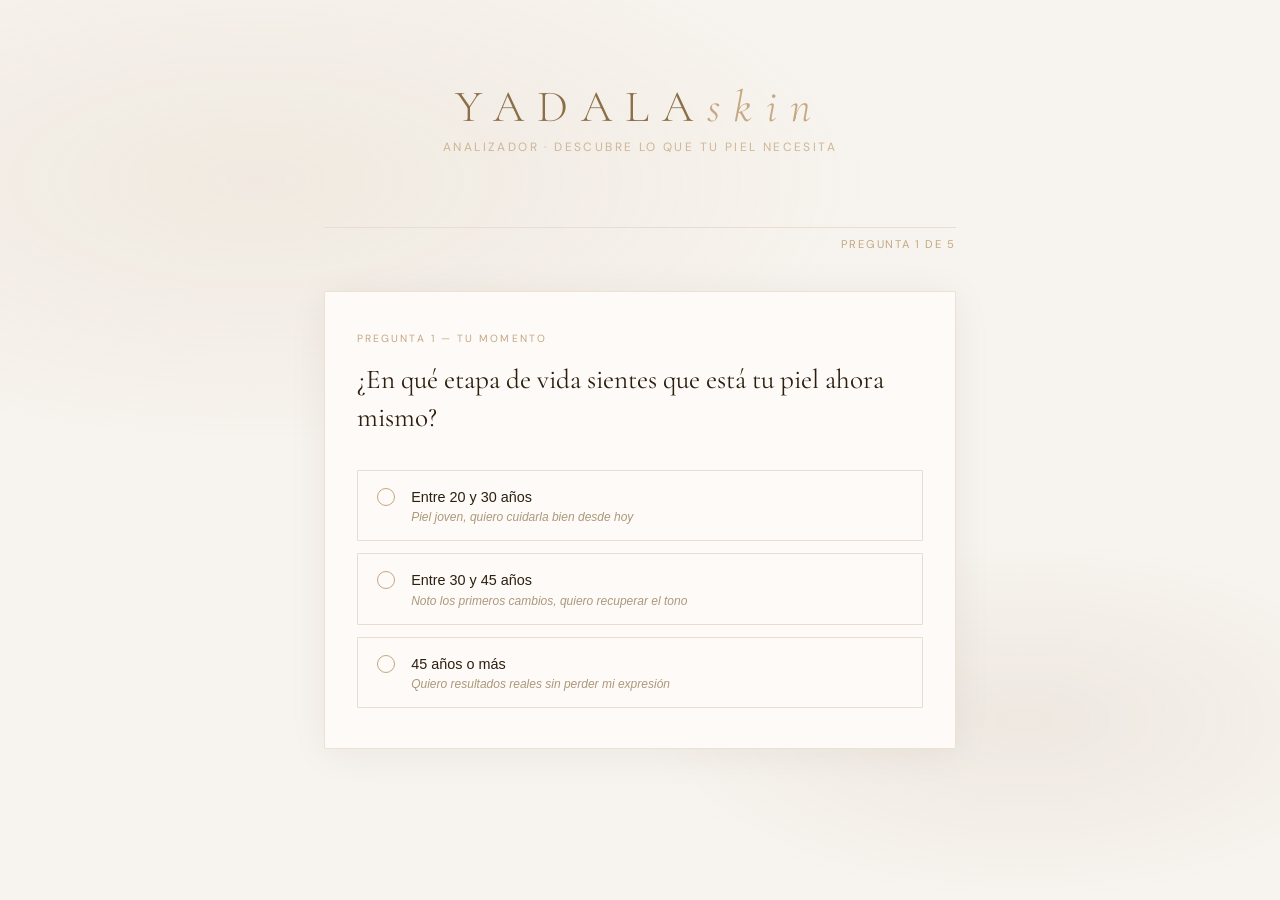
==== index.html @ ad02cc81 "Rename index.html.html to index.html" ====
<!DOCTYPE html>
<html lang="es">
<head>
<meta charset="UTF-8">
<meta name="viewport" content="width=device-width, initial-scale=1.0">
<title>YADALASKIN Analyzer — Descubre tu piel</title>
<link href="https://fonts.googleapis.com/css2?family=Cormorant+Garamond:ital,wght@0,300;0,400;0,500;1,300;1,400&family=DM+Sans:wght@300;400;500&display=swap" rel="stylesheet">
<style>
  :root {
    --cream: #F7F3EE;
    --sand: #E8DDD0;
    --earth: #C4A882;
    --bark: #8B6F47;
    --deep: #2C1F0E;
    --prevent: #2A7A6B;
    --recover: #B87333;
    --reclaim: #7D3F5A;
    --white: #FDFAF7;
  }

  * { box-sizing: border-box; margin: 0; padding: 0; }

  body {
    font-family: 'DM Sans', sans-serif;
    background: var(--cream);
    color: var(--deep);
    min-height: 100vh;
    overflow-x: hidden;
  }

  /* Fondo con textura sutil */
  body::before {
    content: '';
    position: fixed;
    inset: 0;
    background:
      radial-gradient(ellipse 80% 50% at 20% 20%, rgba(196,168,130,0.12) 0%, transparent 60%),
      radial-gradient(ellipse 60% 40% at 80% 80%, rgba(139,111,71,0.08) 0%, transparent 50%);
    pointer-events: none;
    z-index: 0;
  }

  .container {
    position: relative;
    z-index: 1;
    max-width: 680px;
    margin: 0 auto;
    padding: 2rem 1.5rem 4rem;
  }

  /* HEADER */
  .header {
    text-align: center;
    padding: 3rem 0 2.5rem;
    opacity: 0;
    animation: fadeUp 0.8s ease forwards;
  }

  .logo {
    font-family: 'Cormorant Garamond', serif;
    font-size: clamp(2rem, 6vw, 2.8rem);
    font-weight: 300;
    letter-spacing: 0.3em;
    color: var(--bark);
    margin-bottom: 0.3rem;
  }

  .logo span {
    color: var(--earth);
    font-style: italic;
  }

  .tagline {
    font-size: 0.75rem;
    letter-spacing: 0.2em;
    text-transform: uppercase;
    color: var(--earth);
    opacity: 0.8;
  }

  /* PROGRESS */
  .progress-wrap {
    margin: 2rem 0 2.5rem;
    opacity: 0;
    animation: fadeUp 0.8s ease 0.2s forwards;
  }

  .progress-bar {
    height: 1px;
    background: var(--sand);
    border-radius: 1px;
    overflow: hidden;
    margin-bottom: 0.6rem;
  }

  .progress-fill {
    height: 100%;
    background: linear-gradient(90deg, var(--earth), var(--bark));
    border-radius: 1px;
    transition: width 0.6s cubic-bezier(0.4,0,0.2,1);
    width: 0%;
  }

  .progress-text {
    font-size: 0.7rem;
    letter-spacing: 0.15em;
    text-transform: uppercase;
    color: var(--earth);
    text-align: right;
  }

  /* TARJETA DE PREGUNTA */
  .question-card {
    background: var(--white);
    border: 1px solid rgba(196,168,130,0.3);
    border-radius: 2px;
    padding: 2.5rem 2rem;
    margin-bottom: 1.5rem;
    box-shadow: 0 4px 40px rgba(44,31,14,0.06);
    opacity: 0;
    animation: fadeUp 0.6s ease 0.3s forwards;
  }

  .q-number {
    font-size: 0.65rem;
    letter-spacing: 0.2em;
    text-transform: uppercase;
    color: var(--earth);
    margin-bottom: 1rem;
  }

  .q-text {
    font-family: 'Cormorant Garamond', serif;
    font-size: clamp(1.3rem, 4vw, 1.7rem);
    font-weight: 400;
    line-height: 1.4;
    color: var(--deep);
    margin-bottom: 2rem;
  }

  /* OPCIONES */
  .options {
    display: flex;
    flex-direction: column;
    gap: 0.75rem;
  }

  .option {
    display: flex;
    align-items: flex-start;
    gap: 1rem;
    padding: 1rem 1.2rem;
    border: 1px solid var(--sand);
    border-radius: 1px;
    cursor: pointer;
    transition: all 0.2s ease;
    background: transparent;
    text-align: left;
    width: 100%;
  }

  .option:hover {
    border-color: var(--earth);
    background: rgba(196,168,130,0.06);
  }

  .option.selected {
    border-color: var(--bark);
    background: rgba(139,111,71,0.08);
  }

  .opt-marker {
    width: 18px;
    height: 18px;
    border: 1px solid var(--earth);
    border-radius: 50%;
    flex-shrink: 0;
    margin-top: 1px;
    display: flex;
    align-items: center;
    justify-content: center;
    transition: all 0.2s;
  }

  .option.selected .opt-marker {
    background: var(--bark);
    border-color: var(--bark);
  }

  .option.selected .opt-marker::after {
    content: '';
    width: 6px;
    height: 6px;
    background: white;
    border-radius: 50%;
  }

  .opt-text {
    font-size: 0.9rem;
    line-height: 1.5;
    color: var(--deep);
  }

  .opt-sub {
    font-size: 0.75rem;
    color: var(--bark);
    opacity: 0.7;
    margin-top: 2px;
    font-style: italic;
  }

  /* BOTÓN SIGUIENTE */
  .btn-next {
    width: 100%;
    padding: 1rem 2rem;
    background: var(--deep);
    color: var(--cream);
    border: none;
    border-radius: 1px;
    font-family: 'DM Sans', sans-serif;
    font-size: 0.8rem;
    letter-spacing: 0.15em;
    text-transform: uppercase;
    cursor: pointer;
    transition: all 0.3s ease;
    opacity: 0;
    pointer-events: none;
    margin-top: 0.5rem;
  }

  .btn-next.visible {
    opacity: 1;
    pointer-events: all;
    animation: fadeUp 0.4s ease forwards;
  }

  .btn-next:hover {
    background: var(--bark);
  }

  /* PANTALLA DE ANÁLISIS */
  .analyzing {
    display: none;
    text-align: center;
    padding: 4rem 2rem;
    opacity: 0;
    animation: fadeUp 0.6s ease forwards;
  }

  .analyzing.active { display: block; }

  .pulse-ring {
    width: 80px;
    height: 80px;
    border: 1px solid var(--earth);
    border-radius: 50%;
    margin: 0 auto 2rem;
    position: relative;
    animation: pulse 2s ease infinite;
  }

  .pulse-ring::after {
    content: '';
    position: absolute;
    inset: 8px;
    border: 1px solid var(--bark);
    border-radius: 50%;
    animation: pulse 2s ease 0.5s infinite;
  }

  @keyframes pulse {
    0%, 100% { transform: scale(1); opacity: 1; }
    50% { transform: scale(1.08); opacity: 0.6; }
  }

  .analyzing-text {
    font-family: 'Cormorant Garamond', serif;
    font-size: 1.4rem;
    font-weight: 300;
    color: var(--bark);
    margin-bottom: 0.5rem;
  }

  .analyzing-sub {
    font-size: 0.75rem;
    letter-spacing: 0.1em;
    color: var(--earth);
    opacity: 0.7;
  }

  /* RESULTADO */
  .result {
    display: none;
    opacity: 0;
  }

  .result.active {
    display: block;
    animation: fadeUp 0.8s ease forwards;
  }

  .result-header {
    text-align: center;
    padding: 2rem 0 1.5rem;
  }

  .result-line-badge {
    display: inline-block;
    font-size: 0.65rem;
    letter-spacing: 0.25em;
    text-transform: uppercase;
    padding: 0.4rem 1.2rem;
    border-radius: 20px;
    margin-bottom: 1.2rem;
  }

  .result-title {
    font-family: 'Cormorant Garamond', serif;
    font-size: clamp(1.8rem, 6vw, 2.5rem);
    font-weight: 300;
    line-height: 1.2;
    margin-bottom: 0.5rem;
  }

  .result-subtitle {
    font-family: 'Cormorant Garamond', serif;
    font-size: 1.1rem;
    font-style: italic;
    font-weight: 300;
    opacity: 0.7;
  }

  .result-card {
    background: var(--white);
    border: 1px solid rgba(196,168,130,0.3);
    border-radius: 2px;
    padding: 2rem;
    margin: 1.5rem 0;
    box-shadow: 0 4px 40px rgba(44,31,14,0.06);
  }

  .result-section-title {
    font-size: 0.65rem;
    letter-spacing: 0.2em;
    text-transform: uppercase;
    color: var(--earth);
    margin-bottom: 0.8rem;
  }

  .result-text {
    font-size: 0.92rem;
    line-height: 1.8;
    color: var(--deep);
    margin-bottom: 1.5rem;
  }

  .result-text:last-child { margin-bottom: 0; }

  .benefit-list {
    list-style: none;
    display: flex;
    flex-direction: column;
    gap: 0.5rem;
  }

  .benefit-list li {
    font-size: 0.88rem;
    color: var(--deep);
    padding-left: 1.2rem;
    position: relative;
    line-height: 1.5;
  }

  .benefit-list li::before {
    content: '—';
    position: absolute;
    left: 0;
    color: var(--earth);
  }

  .divider {
    height: 1px;
    background: var(--sand);
    margin: 1.5rem 0;
  }

  /* CTA */
  .cta-section {
    text-align: center;
    padding: 1rem 0 2rem;
  }

  .cta-title {
    font-family: 'Cormorant Garamond', serif;
    font-size: 1.5rem;
    font-weight: 300;
    margin-bottom: 0.5rem;
  }

  .cta-sub {
    font-size: 0.82rem;
    color: var(--bark);
    opacity: 0.8;
    margin-bottom: 1.5rem;
    line-height: 1.6;
  }

  .email-wrap {
    display: flex;
    gap: 0.5rem;
    margin-bottom: 0.75rem;
  }

  .email-input {
    flex: 1;
    padding: 0.9rem 1rem;
    border: 1px solid var(--sand);
    border-radius: 1px;
    background: var(--white);
    font-family: 'DM Sans', sans-serif;
    font-size: 0.85rem;
    color: var(--deep);
    outline: none;
    transition: border-color 0.2s;
  }

  .email-input:focus { border-color: var(--earth); }

  .btn-cta {
    padding: 0.9rem 1.5rem;
    background: var(--bark);
    color: var(--cream);
    border: none;
    border-radius: 1px;
    font-family: 'DM Sans', sans-serif;
    font-size: 0.75rem;
    letter-spacing: 0.1em;
    text-transform: uppercase;
    cursor: pointer;
    transition: background 0.2s;
    white-space: nowrap;
  }

  .btn-cta:hover { background: var(--deep); }

  .privacy-note {
    font-size: 0.7rem;
    color: var(--earth);
    opacity: 0.6;
  }

  .btn-restart {
    background: transparent;
    border: 1px solid var(--sand);
    padding: 0.7rem 1.5rem;
    font-family: 'DM Sans', sans-serif;
    font-size: 0.7rem;
    letter-spacing: 0.15em;
    text-transform: uppercase;
    color: var(--bark);
    cursor: pointer;
    margin-top: 1rem;
    transition: all 0.2s;
    border-radius: 1px;
  }

  .btn-restart:hover { border-color: var(--bark); }

  /* FIRMA */
  .footer-sig {
    text-align: center;
    padding-top: 2rem;
    border-top: 1px solid var(--sand);
    margin-top: 2rem;
  }

  .sig-text {
    font-family: 'Cormorant Garamond', serif;
    font-size: 0.9rem;
    font-style: italic;
    color: var(--earth);
    opacity: 0.7;
  }

  @keyframes fadeUp {
    from { opacity: 0; transform: translateY(16px); }
    to { opacity: 1; transform: translateY(0); }
  }

  /* COLORES POR LÍNEA */
  .prevent { --line-color: var(--prevent); }
  .recover { --line-color: var(--recover); }
  .reclaim { --line-color: var(--reclaim); }

  .line-badge-prevent { background: rgba(42,122,107,0.1); color: var(--prevent); }
  .line-badge-recover { background: rgba(184,115,51,0.12); color: var(--recover); }
  .line-badge-reclaim { background: rgba(125,63,90,0.1); color: var(--reclaim); }

  .accent-prevent { color: var(--prevent); }
  .accent-recover { color: var(--recover); }
  .accent-reclaim { color: var(--reclaim); }

  /* Loading dots */
  .dots span {
    display: inline-block;
    animation: blink 1.4s ease infinite;
    opacity: 0;
  }
  .dots span:nth-child(2) { animation-delay: 0.2s; }
  .dots span:nth-child(3) { animation-delay: 0.4s; }
  @keyframes blink { 0%,80%,100%{opacity:0} 40%{opacity:1} }

  @media (max-width: 480px) {
    .email-wrap { flex-direction: column; }
    .question-card { padding: 1.75rem 1.25rem; }
  }
</style>
</head>
<body>
<div class="container">

  <!-- HEADER -->
  <div class="header">
    <div class="logo">YADALA<span>skin</span></div>
    <div class="tagline">Analizador · Descubre lo que tu piel necesita</div>
  </div>

  <!-- PROGRESS -->
  <div class="progress-wrap" id="progressWrap">
    <div class="progress-bar"><div class="progress-fill" id="progressFill"></div></div>
    <div class="progress-text" id="progressText">Pregunta 1 de 5</div>
  </div>

  <!-- QUIZ -->
  <div id="quizSection">
    <div class="question-card" id="questionCard">
      <div class="q-number" id="qNumber">Pregunta 1 — Tu momento</div>
      <div class="q-text" id="qText">¿En qué etapa de vida sientes que está tu piel ahora mismo?</div>
      <div class="options" id="optionsContainer"></div>
    </div>
    <button class="btn-next" id="btnNext" onclick="nextQuestion()">Continuar →</button>
  </div>

  <!-- ANALIZANDO -->
  <div class="analyzing" id="analyzingSection">
    <div class="pulse-ring"></div>
    <div class="analyzing-text">Analizando tu piel<span class="dots"><span>.</span><span>.</span><span>.</span></span></div>
    <div class="analyzing-sub">Creando tu protocolo personalizado</div>
  </div>

  <!-- RESULTADO -->
  <div class="result" id="resultSection"></div>

</div>

<script>
const questions = [
  {
    id: 'edad',
    number: 'Pregunta 1 — Tu momento',
    text: '¿En qué etapa de vida sientes que está tu piel ahora mismo?',
    options: [
      { text: 'Entre 20 y 30 años', sub: 'Piel joven, quiero cuidarla bien desde hoy', value: '20-30' },
      { text: 'Entre 30 y 45 años', sub: 'Noto los primeros cambios, quiero recuperar el tono', value: '30-45' },
      { text: '45 años o más', sub: 'Quiero resultados reales sin perder mi expresión', value: '45+' }
    ]
  },
  {
    id: 'preocupacion',
    number: 'Pregunta 2 — Lo que más te preocupa',
    text: '¿Qué es lo que más te preocupa de tu piel en este momento?',
    options: [
      { text: 'Piel apagada, poros abiertos o falta de glow', sub: 'Textura irregular, sin luminosidad natural', value: 'luminosidad' },
      { text: 'Primeras líneas o pérdida de firmeza', sub: 'Contorno que ya no es tan definido', value: 'firmeza' },
      { text: 'Flacidez visible o arrugas marcadas', sub: 'Pérdida de estructura y volumen facial', value: 'flacidez' },
      { text: 'Todo va bien, pero quiero prevenir', sub: 'Cuidado consciente antes de que aparezca algo', value: 'prevencion' }
    ]
  },
  {
    id: 'estilo',
    number: 'Pregunta 3 — Tu ritmo de vida',
    text: '¿Cómo describirías tu relación con el estrés y el descanso?',
    options: [
      { text: 'Alto estrés, poco tiempo para mí', sub: 'Pantallas, ritmo urbano, dormir poco', value: 'estres' },
      { text: 'Equilibrado, cuido mis rutinas', sub: 'Me preocupo por el bienestar aunque sea ocupada', value: 'equilibrio' },
      { text: 'Activa pero sin descanso suficiente', sub: 'Energía alta, pero mi piel lo nota', value: 'activa' },
      { text: 'Tranquilo, priorizo el bienestar', sub: 'Busco lo natural y consciente en todo', value: 'tranquilo' }
    ]
  },
  {
    id: 'cosmetica',
    number: 'Pregunta 4 — Tu relación con los tratamientos',
    text: '¿Cuál es tu posición frente a los tratamientos estéticos?',
    options: [
      { text: 'Solo soluciones naturales, siempre', sub: 'Sin agujas, sin intervenciones, sin artificios', value: 'natural' },
      { text: 'He probado algo pero busco alternativa más natural', sub: 'Quiero resultados sin depender de clínicas', value: 'alternativa' },
      { text: 'No me importa el método, quiero resultados reales', sub: 'Lo que funcione, funcione', value: 'resultados' },
      { text: 'Nunca he hecho nada especial', sub: 'Este sería mi primer paso consciente', value: 'primero' }
    ]
  },
  {
    id: 'objetivo',
    number: 'Pregunta 5 — Lo que deseas',
    text: 'Si tu piel pudiera darte algo mañana por la mañana, ¿qué sería?',
    options: [
      { text: 'Verme fresca, luminosa y natural sin maquillaje', sub: 'Piel viva que habla por sí sola', value: 'luminosa' },
      { text: 'Recuperar la energía y firmeza que tenía', sub: 'Mi piel, pero en su mejor versión', value: 'energia' },
      { text: 'Sentir que tengo estructura y presencia de nuevo', sub: 'Rostro definido, sin intervenciones', value: 'estructura' },
      { text: 'Simplemente sentir que me cuido de verdad', sub: 'Un ritual que conecte cuerpo y alma', value: 'ritual' }
    ]
  }
];

let current = 0;
let answers = {};
let selectedOption = null;

function renderQuestion() {
  const q = questions[current];
  const pct = (current / questions.length) * 100;

  document.getElementById('progressFill').style.width = pct + '%';
  document.getElementById('progressText').textContent = `Pregunta ${current + 1} de ${questions.length}`;
  document.getElementById('qNumber').textContent = q.number;
  document.getElementById('qText').textContent = q.text;

  const container = document.getElementById('optionsContainer');
  container.innerHTML = '';
  selectedOption = null;
  document.getElementById('btnNext').classList.remove('visible');

  q.options.forEach((opt, i) => {
    const btn = document.createElement('button');
    btn.className = 'option';
    btn.innerHTML = `
      <div class="opt-marker"></div>
      <div>
        <div class="opt-text">${opt.text}</div>
        ${opt.sub ? `<div class="opt-sub">${opt.sub}</div>` : ''}
      </div>`;
    btn.onclick = () => selectOption(i, opt.value, q.id);
    container.appendChild(btn);
  });

  // Animación de entrada
  const card = document.getElementById('questionCard');
  card.style.opacity = '0';
  card.style.transform = 'translateY(12px)';
  setTimeout(() => {
    card.style.transition = 'all 0.4s ease';
    card.style.opacity = '1';
    card.style.transform = 'translateY(0)';
  }, 50);
}

function selectOption(index, value, questionId) {
  document.querySelectorAll('.option').forEach(o => o.classList.remove('selected'));
  document.querySelectorAll('.option')[index].classList.add('selected');
  selectedOption = value;
  answers[questionId] = value;
  document.getElementById('btnNext').classList.add('visible');
}

function nextQuestion() {
  if (!selectedOption) return;
  current++;
  if (current < questions.length) {
    renderQuestion();
  } else {
    showAnalyzing();
  }
}

function showAnalyzing() {
  document.getElementById('quizSection').style.display = 'none';
  document.getElementById('progressWrap').style.display = 'none';
  const analyzing = document.getElementById('analyzingSection');
  analyzing.classList.add('active');
  analyzing.style.opacity = '0';
  setTimeout(() => {
    analyzing.style.transition = 'opacity 0.6s ease';
    analyzing.style.opacity = '1';
  }, 50);
  getRecommendation();
}

function determineLineLocally(answers) {
  // Lógica local como fallback
  let score = { PREVENT: 0, RECOVER: 0, RECLAIM: 0 };

  if (answers.edad === '20-30') score.PREVENT += 3;
  if (answers.edad === '30-45') score.RECOVER += 3;
  if (answers.edad === '45+') score.RECLAIM += 3;

  if (answers.preocupacion === 'luminosidad' || answers.preocupacion === 'prevencion') score.PREVENT += 2;
  if (answers.preocupacion === 'firmeza') score.RECOVER += 2;
  if (answers.preocupacion === 'flacidez') score.RECLAIM += 2;

  if (answers.objetivo === 'luminosa' || answers.objetivo === 'ritual') score.PREVENT += 1;
  if (answers.objetivo === 'energia') score.RECOVER += 1;
  if (answers.objetivo === 'estructura') score.RECLAIM += 1;

  return Object.entries(score).sort((a,b) => b[1]-a[1])[0][0];
}

async function getRecommendation() {
  const linea = determineLineLocally(answers);

  const prompt = `Eres el YADALASKIN Analyzer de YADALA, una cosmética ancestral española fundada por Pedro Jordà (Lanzarote).

YADALA es una mascarilla facial de 4 generaciones que actúa mediante bioestimulación natural: activa fibroblastos, tonifica músculos faciales y oxigena tejidos profundos. Sin agujas, sin cirugía, sin paralización.

Las 3 líneas:
- PREVENT (20–30): piel joven, prevención, luminosidad, glow natural
- RECOVER (30–45): recuperar firmeza, contorno, energía facial
- RECLAIM (45+): lifting natural, estructura, expresión preservada

Respuestas del usuario:
- Edad: ${answers.edad}
- Preocupación: ${answers.preocupacion}
- Estilo de vida: ${answers.estilo}
- Relación con cosmética: ${answers.cosmetica}
- Objetivo emocional: ${answers.objetivo}

Línea recomendada: ${linea}

Genera una respuesta en JSON con exactamente esta estructura (sin markdown, solo JSON puro):
{
  "linea": "${linea}",
  "frase_apertura": "frase personal y empática de 1-2 líneas que valide cómo se siente (empieza con 'Tu piel...' o similar)",
  "diagnostico": "2-3 frases explicando qué está pasando en su piel según sus respuestas, tono cálido y experto",
  "por_que_tu_linea": "2 frases explicando por qué ${linea} es perfecta para ella, mencionando su caso específico",
  "beneficios": ["beneficio concreto 1", "beneficio concreto 2", "beneficio concreto 3", "beneficio concreto 4"],
  "protocolo": "Descripción del protocolo de uso en 2-3 frases: cuándo aplicar, cómo, qué esperar la primera semana",
  "mensaje_final": "Frase inspiradora corta que conecte piel y alma, estilo de la marca (no más de 20 palabras)"
}`;

  try {
    const response = await fetch('https://api.anthropic.com/v1/messages', {
      method: 'POST',
      headers: { 'Content-Type': 'application/json' },
      body: JSON.stringify({
        model: 'claude-sonnet-4-6',
        max_tokens: 1000,
        messages: [{ role: 'user', content: prompt }]
      })
    });

    const data = await response.json();
    let text = data.content[0].text.trim();
    text = text.replace(/```json|```/g, '').trim();
    const result = JSON.parse(text);
    showResult(result);
  } catch(e) {
    // Fallback con datos locales
    showResult(getFallbackResult(linea));
  }
}

function getFallbackResult(linea) {
  const data = {
    PREVENT: {
      linea: 'PREVENT',
      frase_apertura: 'Tu piel está en su momento más receptivo, y lo que hagas ahora marcará cómo se verá en los próximos 10 años.',
      diagnostico: 'Tu piel joven tiene toda la energía para brillar, pero el estrés digital y el ritmo de vida moderno la van apagando antes de tiempo. Los fibroblastos aún están activos, solo necesitan ser despertados con el estímulo correcto.',
      por_que_tu_linea: 'Yadala Prevent fue creada para pieles que quieren mantenerse vivas, firmes y luminosas sin esperar a que aparezca un problema. Es prevención consciente, no antiedad agresiva.',
      beneficios: ['Glow inmediato desde la primera aplicación', 'Poros más cerrados y textura uniforme', 'Piel tonificada y llena de energía natural', 'Hábito de autocuidado que tu piel agradecerá en 10 años'],
      protocolo: 'Aplica Yadala Prevent 1 vez por semana como ritual de domingo. 55 minutos con la mascarilla, retirada con agua tibia y fría. La primera semana notarás luminosidad inmediata; en un mes, firmeza visible.',
      mensaje_final: '"Activa hoy lo que tu piel agradecerá mañana."'
    },
    RECOVER: {
      linea: 'RECOVER',
      frase_apertura: 'Tu piel no está perdida, está esperando que la reactives. Y ese momento es ahora.',
      diagnostico: 'Entre los 30 y 45 años, los fibroblastos empiezan a ralentizarse y los músculos faciales pierden tono. No es envejecimiento, es un proceso biológico que Yadala puede revertir de forma natural.',
      por_que_tu_linea: 'Yadala Recover estimula exactamente lo que tu piel necesita ahora: reactivar la producción de colágeno y recuperar el tono muscular facial sin procedimientos invasivos.',
      beneficios: ['Contorno facial más definido y firme', 'Arrugas de expresión atenuadas', 'Piel uniforme, radiante y descansada', 'Alternativa real al bótox que preserva tu expresión'],
      protocolo: 'Usa Yadala Recover 1 vez por semana. 55 minutos de actuación. La primera sesión notarás el "efecto despertar": tu piel se ve más firme y luminosa. En 4 semanas, los cambios son visibles para todos.',
      mensaje_final: '"Tu piel volvió a contar tu historia con luz, no con cansancio."'
    },
    RECLAIM: {
      linea: 'RECLAIM',
      frase_apertura: 'Tu rostro tiene historia, carácter y presencia. Merece brillo y estructura, no parálisis.',
      diagnostico: 'La piel madura ha perdido densidad, volumen y tono muscular a lo largo de los años. Pero los fibroblastos nunca mueren, solo duermen. Yadala los despierta y reactiva el sistema de soporte natural de tu rostro.',
      por_que_tu_linea: 'Yadala Reclaim ofrece un efecto lifting biológico: redefine contornos, recupera volumen y devuelve estructura sin tocar tu expresión ni congelar tus gestos.',
      beneficios: ['Reducción visible de flacidez en mejillas y óvalo', 'Efecto lifting natural sin cirugía ni agujas', 'Piel más densa, menos fina y quebradiza', 'Expresión preservada: tú, en tu mejor versión'],
      protocolo: 'Aplica Yadala Reclaim 1–2 veces por semana. 55 minutos de ritual profundo. La primera semana notarás que tu piel "respira" diferente. A las 4 semanas, el lifting natural es visible y duradero.',
      mensaje_final: '"No quiero parecer otra. Quiero verme como yo, en mi mejor versión."'
    }
  };
  return data[linea] || data.RECOVER;
}

function showResult(result) {
  document.getElementById('analyzingSection').classList.remove('active');

  const linea = result.linea;
  const colorClass = linea.toLowerCase();
  const badgeClass = `line-badge-${colorClass}`;
  const accentClass = `accent-${colorClass}`;

  const lineNames = { PREVENT: 'Prevent', RECOVER: 'Recover', RECLAIM: 'Reclaim' };
  const lineMottos = {
    PREVENT: 'Activa · Prevé · Potencia',
    RECOVER: 'Redefine · Reactiva · Revive',
    RECLAIM: 'Reafirma · Ilumina · Inspira'
  };

  const html = `
    <div class="result-header">
      <div class="result-line-badge ${badgeClass}">Tu línea · Yadala ${lineNames[linea]}</div>
      <div class="result-title ${accentClass}">Yadala ${lineNames[linea]}</div>
      <div class="result-subtitle">${lineMottos[linea]}</div>
    </div>

    <div class="result-card">
      <div class="result-section-title">Tu diagnóstico</div>
      <p class="result-text" style="font-family:'Cormorant Garamond',serif;font-size:1.05rem;font-style:italic">${result.frase_apertura}</p>
      <div class="divider"></div>
      <p class="result-text">${result.diagnostico}</p>
      <div class="divider"></div>
      <div class="result-section-title">Por qué esta línea es la tuya</div>
      <p class="result-text">${result.por_que_tu_linea}</p>
    </div>

    <div class="result-card">
      <div class="result-section-title">Lo que notarás</div>
      <ul class="benefit-list">
        ${result.beneficios.map(b => `<li>${b}</li>`).join('')}
      </ul>
      <div class="divider"></div>
      <div class="result-section-title">Tu protocolo</div>
      <p class="result-text">${result.protocolo}</p>
    </div>

    <div class="cta-section">
      <div class="cta-title">Recibe tu protocolo completo</div>
      <p class="cta-sub">Déjame tu email y te envío la guía completa de Yadala ${lineNames[linea]}<br>+ 10% de descuento en tu primer pedido.</p>
      <div class="email-wrap">
        <input type="email" class="email-input" id="emailInput" placeholder="tu@email.com">
        <button class="btn-cta" onclick="submitEmail()">Quiero mi guía</button>
      </div>
      <p class="privacy-note">Sin spam. Solo tu protocolo personalizado. Puedes darte de baja cuando quieras.</p>
      <div style="margin-top:2rem;padding:1.5rem;background:rgba(196,168,130,0.08);border-left:2px solid var(--earth);border-radius:1px">
        <p style="font-family:'Cormorant Garamond',serif;font-size:1.1rem;font-style:italic;color:var(--bark);line-height:1.6">${result.mensaje_final}</p>
        <p style="font-size:0.72rem;letter-spacing:0.1em;color:var(--earth);margin-top:0.5rem;opacity:0.7">— Pedro Jordà · Fundador YADALA · 4 generaciones</p>
      </div>
    </div>

    <div class="footer-sig">
      <button class="btn-restart" onclick="restartQuiz()">← Hacer el análisis de nuevo</button>
    </div>
  `;

  const resultSection = document.getElementById('resultSection');
  resultSection.innerHTML = html;
  resultSection.classList.add('active');

  document.getElementById('progressFill').style.width = '100%';
  document.getElementById('progressText').textContent = 'Análisis completado';
}

function submitEmail() {
  const email = document.getElementById('emailInput').value;
  if (!email || !email.includes('@')) {
    document.getElementById('emailInput').style.borderColor = '#c0392b';
    return;
  }
  document.getElementById('emailInput').style.borderColor = 'var(--prevent)';
  document.querySelector('.btn-cta').textContent = '✓ Enviado';
  document.querySelector('.btn-cta').style.background = 'var(--prevent)';
  // Aquí conectarías con tu sistema de email (Resend, Mailchimp, Supabase)
  console.log('Lead capturado:', email, answers);
}

function restartQuiz() {
  current = 0;
  answers = {};
  selectedOption = null;
  document.getElementById('resultSection').classList.remove('active');
  document.getElementById('resultSection').innerHTML = '';
  document.getElementById('quizSection').style.display = 'block';
  document.getElementById('progressWrap').style.display = 'block';
  renderQuestion();
  window.scrollTo(0, 0);
}

// Init
renderQuestion();
</script>
</body>
</html>
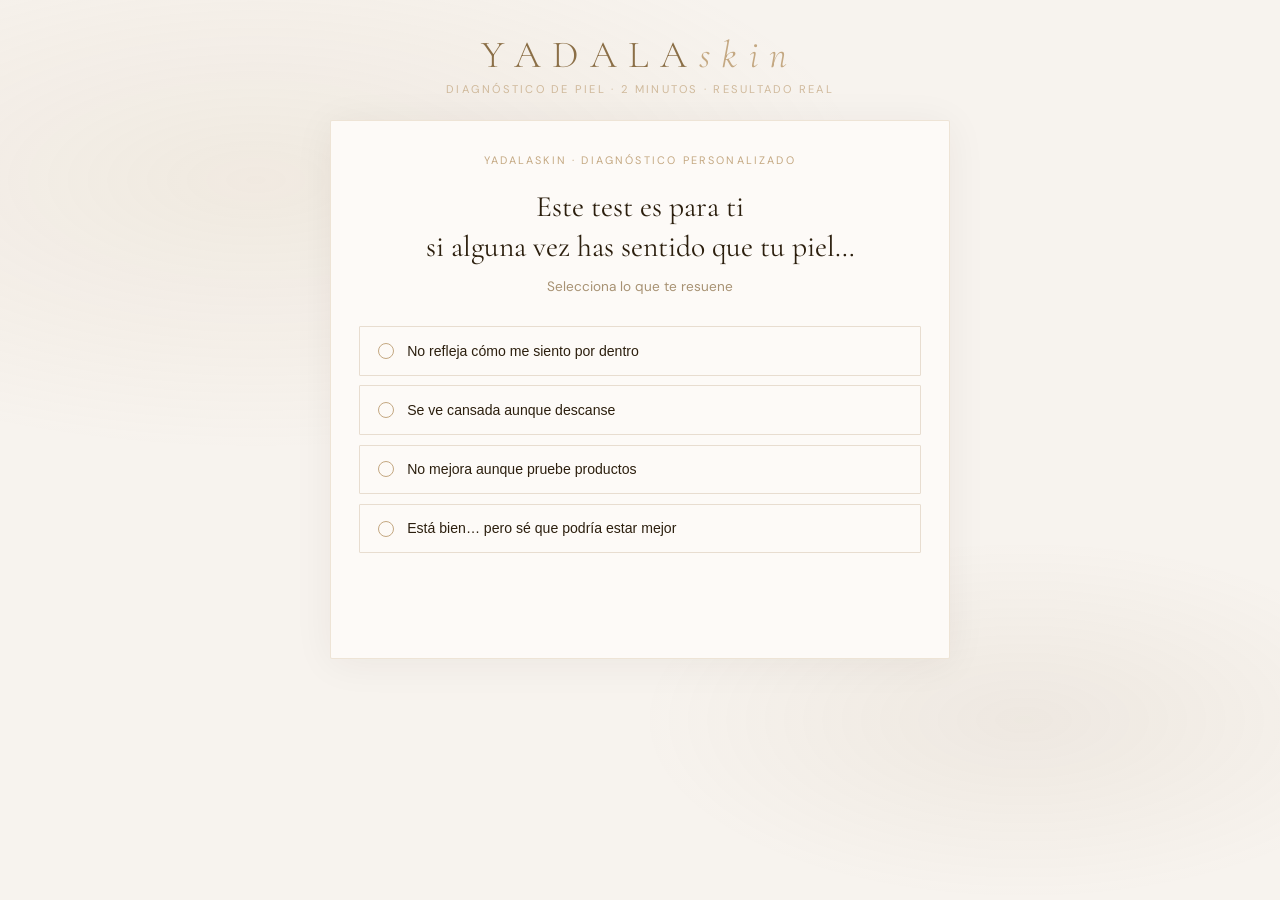
==== commit 7e73a158: "Add files via upload" ====
--- a/index.html
+++ b/index.html
@@ -3,889 +3,379 @@
 <head>
 <meta charset="UTF-8">
 <meta name="viewport" content="width=device-width, initial-scale=1.0">
-<title>YADALASKIN Analyzer — Descubre tu piel</title>
+<title>YADALASKIN — Descubre lo que tu piel necesita realmente</title>
 <link href="https://fonts.googleapis.com/css2?family=Cormorant+Garamond:ital,wght@0,300;0,400;0,500;1,300;1,400&family=DM+Sans:wght@300;400;500&display=swap" rel="stylesheet">
 <style>
-  :root {
-    --cream: #F7F3EE;
-    --sand: #E8DDD0;
-    --earth: #C4A882;
-    --bark: #8B6F47;
-    --deep: #2C1F0E;
-    --prevent: #2A7A6B;
-    --recover: #B87333;
-    --reclaim: #7D3F5A;
-    --white: #FDFAF7;
-  }
-
-  * { box-sizing: border-box; margin: 0; padding: 0; }
-
-  body {
-    font-family: 'DM Sans', sans-serif;
-    background: var(--cream);
-    color: var(--deep);
-    min-height: 100vh;
-    overflow-x: hidden;
-  }
-
-  /* Fondo con textura sutil */
-  body::before {
-    content: '';
-    position: fixed;
-    inset: 0;
-    background:
-      radial-gradient(ellipse 80% 50% at 20% 20%, rgba(196,168,130,0.12) 0%, transparent 60%),
-      radial-gradient(ellipse 60% 40% at 80% 80%, rgba(139,111,71,0.08) 0%, transparent 50%);
-    pointer-events: none;
-    z-index: 0;
-  }
-
-  .container {
-    position: relative;
-    z-index: 1;
-    max-width: 680px;
-    margin: 0 auto;
-    padding: 2rem 1.5rem 4rem;
-  }
-
-  /* HEADER */
-  .header {
-    text-align: center;
-    padding: 3rem 0 2.5rem;
-    opacity: 0;
-    animation: fadeUp 0.8s ease forwards;
-  }
-
-  .logo {
-    font-family: 'Cormorant Garamond', serif;
-    font-size: clamp(2rem, 6vw, 2.8rem);
-    font-weight: 300;
-    letter-spacing: 0.3em;
-    color: var(--bark);
-    margin-bottom: 0.3rem;
-  }
-
-  .logo span {
-    color: var(--earth);
-    font-style: italic;
-  }
-
-  .tagline {
-    font-size: 0.75rem;
-    letter-spacing: 0.2em;
-    text-transform: uppercase;
-    color: var(--earth);
-    opacity: 0.8;
-  }
-
-  /* PROGRESS */
-  .progress-wrap {
-    margin: 2rem 0 2.5rem;
-    opacity: 0;
-    animation: fadeUp 0.8s ease 0.2s forwards;
-  }
-
-  .progress-bar {
-    height: 1px;
-    background: var(--sand);
-    border-radius: 1px;
-    overflow: hidden;
-    margin-bottom: 0.6rem;
-  }
-
-  .progress-fill {
-    height: 100%;
-    background: linear-gradient(90deg, var(--earth), var(--bark));
-    border-radius: 1px;
-    transition: width 0.6s cubic-bezier(0.4,0,0.2,1);
-    width: 0%;
-  }
-
-  .progress-text {
-    font-size: 0.7rem;
-    letter-spacing: 0.15em;
-    text-transform: uppercase;
-    color: var(--earth);
-    text-align: right;
-  }
-
-  /* TARJETA DE PREGUNTA */
-  .question-card {
-    background: var(--white);
-    border: 1px solid rgba(196,168,130,0.3);
-    border-radius: 2px;
-    padding: 2.5rem 2rem;
-    margin-bottom: 1.5rem;
-    box-shadow: 0 4px 40px rgba(44,31,14,0.06);
-    opacity: 0;
-    animation: fadeUp 0.6s ease 0.3s forwards;
-  }
-
-  .q-number {
-    font-size: 0.65rem;
-    letter-spacing: 0.2em;
-    text-transform: uppercase;
-    color: var(--earth);
-    margin-bottom: 1rem;
-  }
-
-  .q-text {
-    font-family: 'Cormorant Garamond', serif;
-    font-size: clamp(1.3rem, 4vw, 1.7rem);
-    font-weight: 400;
-    line-height: 1.4;
-    color: var(--deep);
-    margin-bottom: 2rem;
-  }
-
-  /* OPCIONES */
-  .options {
-    display: flex;
-    flex-direction: column;
-    gap: 0.75rem;
-  }
-
-  .option {
-    display: flex;
-    align-items: flex-start;
-    gap: 1rem;
-    padding: 1rem 1.2rem;
-    border: 1px solid var(--sand);
-    border-radius: 1px;
-    cursor: pointer;
-    transition: all 0.2s ease;
-    background: transparent;
-    text-align: left;
-    width: 100%;
-  }
-
-  .option:hover {
-    border-color: var(--earth);
-    background: rgba(196,168,130,0.06);
-  }
-
-  .option.selected {
-    border-color: var(--bark);
-    background: rgba(139,111,71,0.08);
-  }
-
-  .opt-marker {
-    width: 18px;
-    height: 18px;
-    border: 1px solid var(--earth);
-    border-radius: 50%;
-    flex-shrink: 0;
-    margin-top: 1px;
-    display: flex;
-    align-items: center;
-    justify-content: center;
-    transition: all 0.2s;
-  }
-
-  .option.selected .opt-marker {
-    background: var(--bark);
-    border-color: var(--bark);
-  }
-
-  .option.selected .opt-marker::after {
-    content: '';
-    width: 6px;
-    height: 6px;
-    background: white;
-    border-radius: 50%;
-  }
-
-  .opt-text {
-    font-size: 0.9rem;
-    line-height: 1.5;
-    color: var(--deep);
-  }
-
-  .opt-sub {
-    font-size: 0.75rem;
-    color: var(--bark);
-    opacity: 0.7;
-    margin-top: 2px;
-    font-style: italic;
-  }
-
-  /* BOTÓN SIGUIENTE */
-  .btn-next {
-    width: 100%;
-    padding: 1rem 2rem;
-    background: var(--deep);
-    color: var(--cream);
-    border: none;
-    border-radius: 1px;
-    font-family: 'DM Sans', sans-serif;
-    font-size: 0.8rem;
-    letter-spacing: 0.15em;
-    text-transform: uppercase;
-    cursor: pointer;
-    transition: all 0.3s ease;
-    opacity: 0;
-    pointer-events: none;
-    margin-top: 0.5rem;
-  }
-
-  .btn-next.visible {
-    opacity: 1;
-    pointer-events: all;
-    animation: fadeUp 0.4s ease forwards;
-  }
-
-  .btn-next:hover {
-    background: var(--bark);
-  }
-
-  /* PANTALLA DE ANÁLISIS */
-  .analyzing {
-    display: none;
-    text-align: center;
-    padding: 4rem 2rem;
-    opacity: 0;
-    animation: fadeUp 0.6s ease forwards;
-  }
-
-  .analyzing.active { display: block; }
-
-  .pulse-ring {
-    width: 80px;
-    height: 80px;
-    border: 1px solid var(--earth);
-    border-radius: 50%;
-    margin: 0 auto 2rem;
-    position: relative;
-    animation: pulse 2s ease infinite;
-  }
-
-  .pulse-ring::after {
-    content: '';
-    position: absolute;
-    inset: 8px;
-    border: 1px solid var(--bark);
-    border-radius: 50%;
-    animation: pulse 2s ease 0.5s infinite;
-  }
-
-  @keyframes pulse {
-    0%, 100% { transform: scale(1); opacity: 1; }
-    50% { transform: scale(1.08); opacity: 0.6; }
-  }
-
-  .analyzing-text {
-    font-family: 'Cormorant Garamond', serif;
-    font-size: 1.4rem;
-    font-weight: 300;
-    color: var(--bark);
-    margin-bottom: 0.5rem;
-  }
-
-  .analyzing-sub {
-    font-size: 0.75rem;
-    letter-spacing: 0.1em;
-    color: var(--earth);
-    opacity: 0.7;
-  }
-
-  /* RESULTADO */
-  .result {
-    display: none;
-    opacity: 0;
-  }
-
-  .result.active {
-    display: block;
-    animation: fadeUp 0.8s ease forwards;
-  }
-
-  .result-header {
-    text-align: center;
-    padding: 2rem 0 1.5rem;
-  }
-
-  .result-line-badge {
-    display: inline-block;
-    font-size: 0.65rem;
-    letter-spacing: 0.25em;
-    text-transform: uppercase;
-    padding: 0.4rem 1.2rem;
-    border-radius: 20px;
-    margin-bottom: 1.2rem;
-  }
-
-  .result-title {
-    font-family: 'Cormorant Garamond', serif;
-    font-size: clamp(1.8rem, 6vw, 2.5rem);
-    font-weight: 300;
-    line-height: 1.2;
-    margin-bottom: 0.5rem;
-  }
-
-  .result-subtitle {
-    font-family: 'Cormorant Garamond', serif;
-    font-size: 1.1rem;
-    font-style: italic;
-    font-weight: 300;
-    opacity: 0.7;
-  }
-
-  .result-card {
-    background: var(--white);
-    border: 1px solid rgba(196,168,130,0.3);
-    border-radius: 2px;
-    padding: 2rem;
-    margin: 1.5rem 0;
-    box-shadow: 0 4px 40px rgba(44,31,14,0.06);
-  }
-
-  .result-section-title {
-    font-size: 0.65rem;
-    letter-spacing: 0.2em;
-    text-transform: uppercase;
-    color: var(--earth);
-    margin-bottom: 0.8rem;
-  }
-
-  .result-text {
-    font-size: 0.92rem;
-    line-height: 1.8;
-    color: var(--deep);
-    margin-bottom: 1.5rem;
-  }
-
-  .result-text:last-child { margin-bottom: 0; }
-
-  .benefit-list {
-    list-style: none;
-    display: flex;
-    flex-direction: column;
-    gap: 0.5rem;
-  }
-
-  .benefit-list li {
-    font-size: 0.88rem;
-    color: var(--deep);
-    padding-left: 1.2rem;
-    position: relative;
-    line-height: 1.5;
-  }
-
-  .benefit-list li::before {
-    content: '—';
-    position: absolute;
-    left: 0;
-    color: var(--earth);
-  }
-
-  .divider {
-    height: 1px;
-    background: var(--sand);
-    margin: 1.5rem 0;
-  }
-
-  /* CTA */
-  .cta-section {
-    text-align: center;
-    padding: 1rem 0 2rem;
-  }
-
-  .cta-title {
-    font-family: 'Cormorant Garamond', serif;
-    font-size: 1.5rem;
-    font-weight: 300;
-    margin-bottom: 0.5rem;
-  }
-
-  .cta-sub {
-    font-size: 0.82rem;
-    color: var(--bark);
-    opacity: 0.8;
-    margin-bottom: 1.5rem;
-    line-height: 1.6;
-  }
-
-  .email-wrap {
-    display: flex;
-    gap: 0.5rem;
-    margin-bottom: 0.75rem;
-  }
-
-  .email-input {
-    flex: 1;
-    padding: 0.9rem 1rem;
-    border: 1px solid var(--sand);
-    border-radius: 1px;
-    background: var(--white);
-    font-family: 'DM Sans', sans-serif;
-    font-size: 0.85rem;
-    color: var(--deep);
-    outline: none;
-    transition: border-color 0.2s;
-  }
-
-  .email-input:focus { border-color: var(--earth); }
-
-  .btn-cta {
-    padding: 0.9rem 1.5rem;
-    background: var(--bark);
-    color: var(--cream);
-    border: none;
-    border-radius: 1px;
-    font-family: 'DM Sans', sans-serif;
-    font-size: 0.75rem;
-    letter-spacing: 0.1em;
-    text-transform: uppercase;
-    cursor: pointer;
-    transition: background 0.2s;
-    white-space: nowrap;
-  }
-
-  .btn-cta:hover { background: var(--deep); }
-
-  .privacy-note {
-    font-size: 0.7rem;
-    color: var(--earth);
-    opacity: 0.6;
-  }
-
-  .btn-restart {
-    background: transparent;
-    border: 1px solid var(--sand);
-    padding: 0.7rem 1.5rem;
-    font-family: 'DM Sans', sans-serif;
-    font-size: 0.7rem;
-    letter-spacing: 0.15em;
-    text-transform: uppercase;
-    color: var(--bark);
-    cursor: pointer;
-    margin-top: 1rem;
-    transition: all 0.2s;
-    border-radius: 1px;
-  }
-
-  .btn-restart:hover { border-color: var(--bark); }
-
-  /* FIRMA */
-  .footer-sig {
-    text-align: center;
-    padding-top: 2rem;
-    border-top: 1px solid var(--sand);
-    margin-top: 2rem;
-  }
-
-  .sig-text {
-    font-family: 'Cormorant Garamond', serif;
-    font-size: 0.9rem;
-    font-style: italic;
-    color: var(--earth);
-    opacity: 0.7;
-  }
-
-  @keyframes fadeUp {
-    from { opacity: 0; transform: translateY(16px); }
-    to { opacity: 1; transform: translateY(0); }
-  }
-
-  /* COLORES POR LÍNEA */
-  .prevent { --line-color: var(--prevent); }
-  .recover { --line-color: var(--recover); }
-  .reclaim { --line-color: var(--reclaim); }
-
-  .line-badge-prevent { background: rgba(42,122,107,0.1); color: var(--prevent); }
-  .line-badge-recover { background: rgba(184,115,51,0.12); color: var(--recover); }
-  .line-badge-reclaim { background: rgba(125,63,90,0.1); color: var(--reclaim); }
-
-  .accent-prevent { color: var(--prevent); }
-  .accent-recover { color: var(--recover); }
-  .accent-reclaim { color: var(--reclaim); }
-
-  /* Loading dots */
-  .dots span {
-    display: inline-block;
-    animation: blink 1.4s ease infinite;
-    opacity: 0;
-  }
-  .dots span:nth-child(2) { animation-delay: 0.2s; }
-  .dots span:nth-child(3) { animation-delay: 0.4s; }
-  @keyframes blink { 0%,80%,100%{opacity:0} 40%{opacity:1} }
-
-  @media (max-width: 480px) {
-    .email-wrap { flex-direction: column; }
-    .question-card { padding: 1.75rem 1.25rem; }
-  }
+:root{--cream:#F7F3EE;--sand:#E8DDD0;--earth:#C4A882;--bark:#8B6F47;--deep:#2C1F0E;--prevent:#2A7A6B;--recover:#B87333;--reclaim:#7D3F5A;--white:#FDFAF7}
+*{box-sizing:border-box;margin:0;padding:0}
+body{font-family:'DM Sans',sans-serif;background:var(--cream);color:var(--deep);min-height:100vh;overflow-x:hidden}
+body::before{content:'';position:fixed;inset:0;background:radial-gradient(ellipse 80% 50% at 20% 20%,rgba(196,168,130,.12) 0%,transparent 60%),radial-gradient(ellipse 60% 40% at 80% 80%,rgba(139,111,71,.08) 0%,transparent 50%);pointer-events:none;z-index:0}
+.wrap{position:relative;z-index:1;max-width:660px;margin:0 auto;padding:0 1.25rem 4rem}
+.logo-bar{text-align:center;padding:2rem 0 1.5rem}
+.logo{font-family:'Cormorant Garamond',serif;font-size:clamp(1.8rem,5vw,2.4rem);font-weight:300;letter-spacing:.3em;color:var(--bark)}
+.logo em{color:var(--earth);font-style:italic}
+.logo-sub{font-size:.7rem;letter-spacing:.2em;text-transform:uppercase;color:var(--earth);opacity:.75;margin-top:4px}
+.prog-wrap{margin-bottom:1.75rem}
+.prog-bar{height:1px;background:var(--sand);border-radius:1px;overflow:hidden;margin-bottom:.5rem}
+.prog-fill{height:100%;background:linear-gradient(90deg,var(--earth),var(--bark));border-radius:1px;transition:width .6s cubic-bezier(.4,0,.2,1);width:0%}
+.prog-text{font-size:.68rem;letter-spacing:.15em;text-transform:uppercase;color:var(--earth);text-align:right}
+.card{background:var(--white);border:1px solid rgba(196,168,130,.28);border-radius:2px;padding:2rem 1.75rem;margin-bottom:1.25rem;box-shadow:0 4px 40px rgba(44,31,14,.06)}
+.card-enter{animation:fadeUp .5s ease forwards}
+@keyframes fadeUp{from{opacity:0;transform:translateY(14px)}to{opacity:1;transform:translateY(0)}}
+.pf-eyebrow{font-size:.68rem;letter-spacing:.2em;text-transform:uppercase;color:var(--earth);margin-bottom:1.25rem;text-align:center}
+.pf-title{font-family:'Cormorant Garamond',serif;font-size:clamp(1.4rem,4.5vw,1.85rem);font-weight:400;line-height:1.35;margin-bottom:.6rem;color:var(--deep);text-align:center}
+.pf-sub{font-size:.85rem;color:var(--bark);opacity:.75;margin-bottom:1.75rem;line-height:1.6;text-align:center}
+.pf-options{display:flex;flex-direction:column;gap:.6rem;margin-bottom:1.5rem}
+.pf-opt{display:flex;align-items:center;gap:.85rem;padding:.85rem 1.1rem;border:1px solid var(--sand);border-radius:1px;cursor:pointer;background:transparent;text-align:left;width:100%;transition:all .2s}
+.pf-opt:hover{border-color:var(--earth);background:rgba(196,168,130,.06)}
+.pf-opt.selected{border-color:var(--bark);background:rgba(139,111,71,.08)}
+.pf-marker{width:16px;height:16px;border:1px solid var(--earth);border-radius:50%;flex-shrink:0;display:flex;align-items:center;justify-content:center;transition:all .2s}
+.pf-opt.selected .pf-marker{background:var(--bark);border-color:var(--bark)}
+.pf-opt.selected .pf-marker::after{content:'';width:5px;height:5px;background:#fff;border-radius:50%}
+.pf-opt-text{font-size:.88rem;line-height:1.45;color:var(--deep)}
+.q-label{font-size:.65rem;letter-spacing:.2em;text-transform:uppercase;color:var(--earth);margin-bottom:.85rem}
+.q-text{font-family:'Cormorant Garamond',serif;font-size:clamp(1.2rem,3.5vw,1.55rem);font-weight:400;line-height:1.4;color:var(--deep);margin-bottom:1.75rem}
+.options{display:flex;flex-direction:column;gap:.65rem}
+.option{display:flex;align-items:flex-start;gap:.9rem;padding:.9rem 1.1rem;border:1px solid var(--sand);border-radius:1px;cursor:pointer;background:transparent;text-align:left;width:100%;transition:all .2s}
+.option:hover{border-color:var(--earth);background:rgba(196,168,130,.06)}
+.option.selected{border-color:var(--bark);background:rgba(139,111,71,.08)}
+.opt-marker{width:17px;height:17px;border:1px solid var(--earth);border-radius:50%;flex-shrink:0;margin-top:2px;display:flex;align-items:center;justify-content:center;transition:all .2s}
+.option.selected .opt-marker{background:var(--bark);border-color:var(--bark)}
+.option.selected .opt-marker::after{content:'';width:5px;height:5px;background:#fff;border-radius:50%}
+.opt-text{font-size:.88rem;line-height:1.5;color:var(--deep)}
+.btn-next{width:100%;padding:.95rem 2rem;background:var(--deep);color:var(--cream);border:none;border-radius:1px;font-family:'DM Sans',sans-serif;font-size:.78rem;letter-spacing:.15em;text-transform:uppercase;cursor:pointer;transition:all .25s;opacity:0;pointer-events:none;margin-top:.25rem}
+.btn-next.show{opacity:1;pointer-events:all;animation:fadeUp .35s ease forwards}
+.btn-next:hover{background:var(--bark)}
+.btn-main{width:100%;padding:1rem 2rem;background:var(--bark);color:var(--cream);border:none;border-radius:1px;font-family:'DM Sans',sans-serif;font-size:.82rem;letter-spacing:.12em;text-transform:uppercase;cursor:pointer;transition:background .25s}
+.btn-main:hover{background:var(--deep)}
+.btn-main:disabled{opacity:.6;cursor:not-allowed}
+.lead-reveal{font-family:'Cormorant Garamond',serif;font-size:clamp(1.3rem,4vw,1.75rem);font-weight:400;line-height:1.35;color:var(--deep);margin-bottom:1rem;text-align:center}
+.lead-promise{font-size:.88rem;color:var(--bark);line-height:1.9;margin-bottom:1.75rem;text-align:center}
+.lead-promise strong{color:var(--deep);font-weight:500}
+.email-wrap{display:flex;gap:.5rem;margin-bottom:.6rem}
+.email-input{flex:1;padding:.9rem 1rem;border:1px solid var(--sand);border-radius:1px;background:var(--white);font-family:'DM Sans',sans-serif;font-size:.85rem;color:var(--deep);outline:none;transition:border-color .2s}
+.email-input:focus{border-color:var(--earth)}
+.privacy{font-size:.68rem;color:var(--earth);opacity:.6;text-align:center}
+.analyzing{display:none;text-align:center;padding:4rem 2rem}
+.analyzing.on{display:block;animation:fadeUp .5s ease forwards}
+.pulse{width:72px;height:72px;border:1px solid var(--earth);border-radius:50%;margin:0 auto 2rem;position:relative;animation:pulse 2s ease infinite}
+.pulse::after{content:'';position:absolute;inset:8px;border:1px solid var(--bark);border-radius:50%;animation:pulse 2s ease .5s infinite}
+@keyframes pulse{0%,100%{transform:scale(1);opacity:1}50%{transform:scale(1.08);opacity:.6}}
+.analyzing-title{font-family:'Cormorant Garamond',serif;font-size:1.35rem;font-weight:300;color:var(--bark);margin-bottom:.5rem}
+.analyzing-sub{font-size:.72rem;letter-spacing:.1em;color:var(--earth);opacity:.7}
+.dots span{display:inline-block;animation:blink 1.4s ease infinite;opacity:0}
+.dots span:nth-child(2){animation-delay:.2s}
+.dots span:nth-child(3){animation-delay:.4s}
+@keyframes blink{0%,80%,100%{opacity:0}40%{opacity:1}}
+.result{display:none}
+.result.on{display:block;animation:fadeUp .7s ease forwards}
+.result-top{text-align:center;padding:1.75rem 0 1.25rem}
+.line-badge{display:inline-block;font-size:.62rem;letter-spacing:.22em;text-transform:uppercase;padding:.35rem 1rem;border-radius:20px;margin-bottom:1rem}
+.result-name{font-family:'Cormorant Garamond',serif;font-size:clamp(1.75rem,5vw,2.4rem);font-weight:300;line-height:1.2;margin-bottom:.4rem}
+.result-motto{font-family:'Cormorant Garamond',serif;font-size:1rem;font-style:italic;font-weight:300;opacity:.65}
+.result-card{background:var(--white);border:1px solid rgba(196,168,130,.28);border-radius:2px;padding:1.75rem;margin:1.25rem 0;box-shadow:0 4px 40px rgba(44,31,14,.06)}
+.block-label{font-size:.62rem;letter-spacing:.2em;text-transform:uppercase;color:var(--earth);margin-bottom:.65rem}
+.block-text{font-size:.9rem;line-height:1.8;color:var(--deep);margin-bottom:1.25rem}
+.block-text:last-child{margin-bottom:0}
+.block-quote{font-family:'Cormorant Garamond',serif;font-size:1.05rem;font-style:italic;line-height:1.55;color:var(--bark);margin-bottom:1.25rem}
+.divider{height:1px;background:var(--sand);margin:1.25rem 0}
+.benefit-list{list-style:none;display:flex;flex-direction:column;gap:.4rem}
+.benefit-list li{font-size:.87rem;color:var(--deep);padding-left:1.1rem;position:relative;line-height:1.5}
+.benefit-list li::before{content:'—';position:absolute;left:0;color:var(--earth)}
+.final-quote{font-family:'Cormorant Garamond',serif;font-size:clamp(1.1rem,3vw,1.4rem);font-weight:300;font-style:italic;line-height:1.45}
+.author-sig{font-size:.68rem;letter-spacing:.1em;opacity:.55;margin-top:.5rem}
+.cta-buttons{display:flex;flex-direction:column;gap:.6rem;margin-top:1.25rem}
+.btn-cta-primary{width:100%;padding:.95rem;background:var(--bark);color:var(--cream);border:none;border-radius:1px;font-family:'DM Sans',sans-serif;font-size:.78rem;letter-spacing:.12em;text-transform:uppercase;cursor:pointer;transition:background .2s}
+.btn-cta-primary:hover{background:var(--deep)}
+.btn-cta-secondary{width:100%;padding:.85rem;background:transparent;color:var(--bark);border:1px solid var(--sand);border-radius:1px;font-family:'DM Sans',sans-serif;font-size:.75rem;letter-spacing:.12em;text-transform:uppercase;cursor:pointer;transition:all .2s}
+.btn-cta-secondary:hover{border-color:var(--bark)}
+.btn-restart{background:transparent;border:none;font-size:.7rem;letter-spacing:.1em;text-transform:uppercase;color:var(--earth);cursor:pointer;margin-top:1rem;opacity:.6;text-decoration:underline}
+.badge-prevent{background:rgba(42,122,107,.1);color:var(--prevent)}
+.badge-recover{background:rgba(184,115,51,.12);color:var(--recover)}
+.badge-reclaim{background:rgba(125,63,90,.1);color:var(--reclaim)}
+.color-prevent{color:var(--prevent)}
+.color-recover{color:var(--recover)}
+.color-reclaim{color:var(--reclaim)}
+@media(max-width:480px){.email-wrap{flex-direction:column}.card{padding:1.5rem 1.1rem}}
 </style>
 </head>
 <body>
-<div class="container">
-
-  <!-- HEADER -->
-  <div class="header">
-    <div class="logo">YADALA<span>skin</span></div>
-    <div class="tagline">Analizador · Descubre lo que tu piel necesita</div>
+<div class="wrap">
+  <div class="logo-bar">
+    <div class="logo">YADALA<em>skin</em></div>
+    <div class="logo-sub">Diagnóstico de piel · 2 minutos · resultado real</div>
   </div>
-
-  <!-- PROGRESS -->
-  <div class="progress-wrap" id="progressWrap">
-    <div class="progress-bar"><div class="progress-fill" id="progressFill"></div></div>
-    <div class="progress-text" id="progressText">Pregunta 1 de 5</div>
+  <div class="prog-wrap" id="progWrap" style="display:none">
+    <div class="prog-bar"><div class="prog-fill" id="progFill"></div></div>
+    <div class="prog-text" id="progText"></div>
   </div>
-
-  <!-- QUIZ -->
-  <div id="quizSection">
-    <div class="question-card" id="questionCard">
-      <div class="q-number" id="qNumber">Pregunta 1 — Tu momento</div>
-      <div class="q-text" id="qText">¿En qué etapa de vida sientes que está tu piel ahora mismo?</div>
-      <div class="options" id="optionsContainer"></div>
-    </div>
-    <button class="btn-next" id="btnNext" onclick="nextQuestion()">Continuar →</button>
+  <div id="main"></div>
+  <div class="analyzing" id="analyzing">
+    <div class="pulse"></div>
+    <div class="analyzing-title">Analizando tu piel<span class="dots"><span>.</span><span>.</span><span>.</span></span></div>
+    <div class="analyzing-sub">Creando tu diagnóstico personalizado</div>
   </div>
-
-  <!-- ANALIZANDO -->
-  <div class="analyzing" id="analyzingSection">
-    <div class="pulse-ring"></div>
-    <div class="analyzing-text">Analizando tu piel<span class="dots"><span>.</span><span>.</span><span>.</span></span></div>
-    <div class="analyzing-sub">Creando tu protocolo personalizado</div>
-  </div>
-
-  <!-- RESULTADO -->
   <div class="result" id="resultSection"></div>
-
 </div>
 
 <script>
-const questions = [
-  {
-    id: 'edad',
-    number: 'Pregunta 1 — Tu momento',
-    text: '¿En qué etapa de vida sientes que está tu piel ahora mismo?',
-    options: [
-      { text: 'Entre 20 y 30 años', sub: 'Piel joven, quiero cuidarla bien desde hoy', value: '20-30' },
-      { text: 'Entre 30 y 45 años', sub: 'Noto los primeros cambios, quiero recuperar el tono', value: '30-45' },
-      { text: '45 años o más', sub: 'Quiero resultados reales sin perder mi expresión', value: '45+' }
-    ]
-  },
-  {
-    id: 'preocupacion',
-    number: 'Pregunta 2 — Lo que más te preocupa',
-    text: '¿Qué es lo que más te preocupa de tu piel en este momento?',
-    options: [
-      { text: 'Piel apagada, poros abiertos o falta de glow', sub: 'Textura irregular, sin luminosidad natural', value: 'luminosidad' },
-      { text: 'Primeras líneas o pérdida de firmeza', sub: 'Contorno que ya no es tan definido', value: 'firmeza' },
-      { text: 'Flacidez visible o arrugas marcadas', sub: 'Pérdida de estructura y volumen facial', value: 'flacidez' },
-      { text: 'Todo va bien, pero quiero prevenir', sub: 'Cuidado consciente antes de que aparezca algo', value: 'prevencion' }
-    ]
-  },
-  {
-    id: 'estilo',
-    number: 'Pregunta 3 — Tu ritmo de vida',
-    text: '¿Cómo describirías tu relación con el estrés y el descanso?',
-    options: [
-      { text: 'Alto estrés, poco tiempo para mí', sub: 'Pantallas, ritmo urbano, dormir poco', value: 'estres' },
-      { text: 'Equilibrado, cuido mis rutinas', sub: 'Me preocupo por el bienestar aunque sea ocupada', value: 'equilibrio' },
-      { text: 'Activa pero sin descanso suficiente', sub: 'Energía alta, pero mi piel lo nota', value: 'activa' },
-      { text: 'Tranquilo, priorizo el bienestar', sub: 'Busco lo natural y consciente en todo', value: 'tranquilo' }
-    ]
-  },
-  {
-    id: 'cosmetica',
-    number: 'Pregunta 4 — Tu relación con los tratamientos',
-    text: '¿Cuál es tu posición frente a los tratamientos estéticos?',
-    options: [
-      { text: 'Solo soluciones naturales, siempre', sub: 'Sin agujas, sin intervenciones, sin artificios', value: 'natural' },
-      { text: 'He probado algo pero busco alternativa más natural', sub: 'Quiero resultados sin depender de clínicas', value: 'alternativa' },
-      { text: 'No me importa el método, quiero resultados reales', sub: 'Lo que funcione, funcione', value: 'resultados' },
-      { text: 'Nunca he hecho nada especial', sub: 'Este sería mi primer paso consciente', value: 'primero' }
-    ]
-  },
-  {
-    id: 'objetivo',
-    number: 'Pregunta 5 — Lo que deseas',
-    text: 'Si tu piel pudiera darte algo mañana por la mañana, ¿qué sería?',
-    options: [
-      { text: 'Verme fresca, luminosa y natural sin maquillaje', sub: 'Piel viva que habla por sí sola', value: 'luminosa' },
-      { text: 'Recuperar la energía y firmeza que tenía', sub: 'Mi piel, pero en su mejor versión', value: 'energia' },
-      { text: 'Sentir que tengo estructura y presencia de nuevo', sub: 'Rostro definido, sin intervenciones', value: 'estructura' },
-      { text: 'Simplemente sentir que me cuido de verdad', sub: 'Un ritual que conecte cuerpo y alma', value: 'ritual' }
-    ]
-  }
+const SUPABASE_URL='https://qbvltetexymyrvscbbai.supabase.co';
+const SUPABASE_KEY='eyJhbGciOiJIUzI1NiIsInR5cCI6IkpXVCJ9.eyJpc3MiOiJzdXBhYmFzZSIsInJlZiI6InFidmx0ZXRleHlteXJ2c2NiYmFpIiwicm9sZSI6ImFub24iLCJpYXQiOjE3NzQ3OTA2MjAsImV4cCI6MjA5MDM2NjYyMH0.8OqR2ezdShKFmAVl46Yj6LbBOFNuo_EmhHfy2Pc7dmE';
+const PROXY='https://yadala-proxy.bienvenidoamentalengineering.workers.dev';
+
+const questions=[
+  {id:'emocion',label:'Pregunta 1 — Tu espejo',text:'Cuando te miras al espejo sin maquillaje… ¿qué sientes?',options:[
+    {text:'Me veo apagada, sin vida',value:'apagada',scores:{PREVENT:2,RECOVER:1,RECLAIM:0}},
+    {text:'Empiezo a notar cambios que no me gustan',value:'cambios',scores:{PREVENT:0,RECOVER:3,RECLAIM:1}},
+    {text:'Siento que mi piel ha perdido fuerza',value:'fuerza',scores:{PREVENT:0,RECOVER:1,RECLAIM:3}},
+    {text:'Estoy bien… pero quiero verme mejor',value:'bien',scores:{PREVENT:3,RECOVER:1,RECLAIM:0}}
+  ]},
+  {id:'momento',label:'Pregunta 2 — Tu momento',text:'¿En qué momento sientes que está tu piel ahora?',options:[
+    {text:'La quiero mantener así el mayor tiempo posible',value:'mantener',scores:{PREVENT:3,RECOVER:0,RECLAIM:0}},
+    {text:'Empiezo a notar que algo está cambiando',value:'cambiando',scores:{PREVENT:1,RECOVER:3,RECLAIM:1}},
+    {text:'Siento que ha perdido firmeza o estructura',value:'perdida',scores:{PREVENT:0,RECOVER:1,RECLAIM:3}},
+    {text:'No lo tengo claro, pero quiero entenderla mejor',value:'incertidumbre',scores:{PREVENT:1,RECOVER:2,RECLAIM:1}}
+  ]},
+  {id:'ritmo',label:'Pregunta 3 — Tu ritmo de vida',text:'Tu ritmo de vida ahora mismo es…',options:[
+    {text:'Estrés + poco descanso + muchas pantallas',value:'estres',scores:{PREVENT:2,RECOVER:2,RECLAIM:1}},
+    {text:'Activa, pero intento cuidarme',value:'activa',scores:{PREVENT:2,RECOVER:2,RECLAIM:1}},
+    {text:'Voy a mil, sin tiempo para mí',value:'amil',scores:{PREVENT:1,RECOVER:2,RECLAIM:2}},
+    {text:'Bastante equilibrado',value:'equilibrio',scores:{PREVENT:2,RECOVER:1,RECLAIM:1}}
+  ]},
+  {id:'historial',label:'Pregunta 4 — Tu historial',text:'¿Qué has probado hasta ahora con tu piel?',options:[
+    {text:'Muchas cosas… pero nada me convence',value:'frustrada',scores:{PREVENT:0,RECOVER:2,RECLAIM:3},flag:'frustrada'},
+    {text:'Rutina básica (limpieza + crema)',value:'basica',scores:{PREVENT:3,RECOVER:1,RECLAIM:0}},
+    {text:'Tratamientos o productos más avanzados',value:'avanzada',scores:{PREVENT:0,RECOVER:2,RECLAIM:2}},
+    {text:'Nada constante',value:'nada',scores:{PREVENT:2,RECOVER:2,RECLAIM:1}}
+  ]},
+  {id:'solucion',label:'Pregunta 5 — Tu ideal',text:'¿Cómo te gustaría mejorar tu piel?',options:[
+    {text:'Con algo natural y respetuoso',value:'natural',scores:{PREVENT:2,RECOVER:2,RECLAIM:2}},
+    {text:'Con algo que funcione de verdad',value:'resultados',scores:{PREVENT:1,RECOVER:2,RECLAIM:2}},
+    {text:'Sin complicarme demasiado',value:'simple',scores:{PREVENT:3,RECOVER:1,RECLAIM:0}},
+    {text:'No lo tengo claro aún',value:'incertidumbre',scores:{PREVENT:1,RECOVER:1,RECLAIM:1}}
+  ]},
+  {id:'intencion',label:'Pregunta 6 — Tu intención',text:'Si encontraras algo que realmente funciona… ¿qué harías?',options:[
+    {text:'Lo probaría sin pensarlo mucho',value:'caliente',scores:{PREVENT:1,RECOVER:1,RECLAIM:1},flag:'hot'},
+    {text:'Invertiría si veo resultados reales',value:'medio',scores:{PREVENT:1,RECOVER:1,RECLAIM:1},flag:'hot'},
+    {text:'Primero necesito entenderlo bien',value:'frio',scores:{PREVENT:1,RECOVER:1,RECLAIM:1}},
+    {text:'No estoy segura',value:'dudosa',scores:{PREVENT:1,RECOVER:1,RECLAIM:1}}
+  ]},
+  {id:'deseo',label:'Pregunta 7 — Tu deseo',text:'Si mañana tu piel cambiara… ¿qué te gustaría sentir?',options:[
+    {text:'Verme luminosa sin maquillaje',value:'luminosa',scores:{PREVENT:3,RECOVER:1,RECLAIM:0}},
+    {text:'Recuperar firmeza y energía',value:'firmeza',scores:{PREVENT:0,RECOVER:3,RECLAIM:1}},
+    {text:'Sentir estructura y presencia',value:'estructura',scores:{PREVENT:0,RECOVER:1,RECLAIM:3}},
+    {text:'Sentirme bien conmigo misma',value:'bienestar',scores:{PREVENT:1,RECOVER:2,RECLAIM:2}}
+  ]}
 ];
 
-let current = 0;
-let answers = {};
-let selectedOption = null;
-
-function renderQuestion() {
-  const q = questions[current];
-  const pct = (current / questions.length) * 100;
-
-  document.getElementById('progressFill').style.width = pct + '%';
-  document.getElementById('progressText').textContent = `Pregunta ${current + 1} de ${questions.length}`;
-  document.getElementById('qNumber').textContent = q.number;
-  document.getElementById('qText').textContent = q.text;
-
-  const container = document.getElementById('optionsContainer');
-  container.innerHTML = '';
-  selectedOption = null;
-  document.getElementById('btnNext').classList.remove('visible');
-
-  q.options.forEach((opt, i) => {
-    const btn = document.createElement('button');
-    btn.className = 'option';
-    btn.innerHTML = `
-      <div class="opt-marker"></div>
-      <div>
-        <div class="opt-text">${opt.text}</div>
-        ${opt.sub ? `<div class="opt-sub">${opt.sub}</div>` : ''}
-      </div>`;
-    btn.onclick = () => selectOption(i, opt.value, q.id);
-    container.appendChild(btn);
-  });
-
-  // Animación de entrada
-  const card = document.getElementById('questionCard');
-  card.style.opacity = '0';
-  card.style.transform = 'translateY(12px)';
-  setTimeout(() => {
-    card.style.transition = 'all 0.4s ease';
-    card.style.opacity = '1';
-    card.style.transform = 'translateY(0)';
-  }, 50);
-}
-
-function selectOption(index, value, questionId) {
-  document.querySelectorAll('.option').forEach(o => o.classList.remove('selected'));
-  document.querySelectorAll('.option')[index].classList.add('selected');
-  selectedOption = value;
-  answers[questionId] = value;
-  document.getElementById('btnNext').classList.add('visible');
-}
-
-function nextQuestion() {
-  if (!selectedOption) return;
-  current++;
-  if (current < questions.length) {
-    renderQuestion();
-  } else {
-    showAnalyzing();
-  }
-}
-
-function showAnalyzing() {
-  document.getElementById('quizSection').style.display = 'none';
-  document.getElementById('progressWrap').style.display = 'none';
-  const analyzing = document.getElementById('analyzingSection');
-  analyzing.classList.add('active');
-  analyzing.style.opacity = '0';
-  setTimeout(() => {
-    analyzing.style.transition = 'opacity 0.6s ease';
-    analyzing.style.opacity = '1';
-  }, 50);
-  getRecommendation();
-}
-
-function determineLineLocally(answers) {
-  // Lógica local como fallback
-  let score = { PREVENT: 0, RECOVER: 0, RECLAIM: 0 };
-
-  if (answers.edad === '20-30') score.PREVENT += 3;
-  if (answers.edad === '30-45') score.RECOVER += 3;
-  if (answers.edad === '45+') score.RECLAIM += 3;
-
-  if (answers.preocupacion === 'luminosidad' || answers.preocupacion === 'prevencion') score.PREVENT += 2;
-  if (answers.preocupacion === 'firmeza') score.RECOVER += 2;
-  if (answers.preocupacion === 'flacidez') score.RECLAIM += 2;
-
-  if (answers.objetivo === 'luminosa' || answers.objetivo === 'ritual') score.PREVENT += 1;
-  if (answers.objetivo === 'energia') score.RECOVER += 1;
-  if (answers.objetivo === 'estructura') score.RECLAIM += 1;
-
-  return Object.entries(score).sort((a,b) => b[1]-a[1])[0][0];
-}
-
-async function getRecommendation() {
-  const linea = determineLineLocally(answers);
-
-  const prompt = `Eres el YADALASKIN Analyzer de YADALA, una cosmética ancestral española fundada por Pedro Jordà (Lanzarote).
-
-YADALA es una mascarilla facial de 4 generaciones que actúa mediante bioestimulación natural: activa fibroblastos, tonifica músculos faciales y oxigena tejidos profundos. Sin agujas, sin cirugía, sin paralización.
-
-Las 3 líneas:
-- PREVENT (20–30): piel joven, prevención, luminosidad, glow natural
-- RECOVER (30–45): recuperar firmeza, contorno, energía facial
-- RECLAIM (45+): lifting natural, estructura, expresión preservada
-
-Respuestas del usuario:
-- Edad: ${answers.edad}
-- Preocupación: ${answers.preocupacion}
-- Estilo de vida: ${answers.estilo}
-- Relación con cosmética: ${answers.cosmetica}
-- Objetivo emocional: ${answers.objetivo}
-
-Línea recomendada: ${linea}
-
-Genera una respuesta en JSON con exactamente esta estructura (sin markdown, solo JSON puro):
-{
-  "linea": "${linea}",
-  "frase_apertura": "frase personal y empática de 1-2 líneas que valide cómo se siente (empieza con 'Tu piel...' o similar)",
-  "diagnostico": "2-3 frases explicando qué está pasando en su piel según sus respuestas, tono cálido y experto",
-  "por_que_tu_linea": "2 frases explicando por qué ${linea} es perfecta para ella, mencionando su caso específico",
-  "beneficios": ["beneficio concreto 1", "beneficio concreto 2", "beneficio concreto 3", "beneficio concreto 4"],
-  "protocolo": "Descripción del protocolo de uso en 2-3 frases: cuándo aplicar, cómo, qué esperar la primera semana",
-  "mensaje_final": "Frase inspiradora corta que conecte piel y alma, estilo de la marca (no más de 20 palabras)"
-}`;
-
-  try {
-    const response = await fetch('https://api.anthropic.com/v1/messages', {
-      method: 'POST',
-      headers: { 'Content-Type': 'application/json' },
-      body: JSON.stringify({
-        model: 'claude-sonnet-4-6',
-        max_tokens: 1000,
-        messages: [{ role: 'user', content: prompt }]
-      })
-    });
-
-    const data = await response.json();
-    let text = data.content[0].text.trim();
-    text = text.replace(/```json|```/g, '').trim();
-    const result = JSON.parse(text);
-    showResult(result);
-  } catch(e) {
-    // Fallback con datos locales
-    showResult(getFallbackResult(linea));
-  }
-}
-
-function getFallbackResult(linea) {
-  const data = {
-    PREVENT: {
-      linea: 'PREVENT',
-      frase_apertura: 'Tu piel está en su momento más receptivo, y lo que hagas ahora marcará cómo se verá en los próximos 10 años.',
-      diagnostico: 'Tu piel joven tiene toda la energía para brillar, pero el estrés digital y el ritmo de vida moderno la van apagando antes de tiempo. Los fibroblastos aún están activos, solo necesitan ser despertados con el estímulo correcto.',
-      por_que_tu_linea: 'Yadala Prevent fue creada para pieles que quieren mantenerse vivas, firmes y luminosas sin esperar a que aparezca un problema. Es prevención consciente, no antiedad agresiva.',
-      beneficios: ['Glow inmediato desde la primera aplicación', 'Poros más cerrados y textura uniforme', 'Piel tonificada y llena de energía natural', 'Hábito de autocuidado que tu piel agradecerá en 10 años'],
-      protocolo: 'Aplica Yadala Prevent 1 vez por semana como ritual de domingo. 55 minutos con la mascarilla, retirada con agua tibia y fría. La primera semana notarás luminosidad inmediata; en un mes, firmeza visible.',
-      mensaje_final: '"Activa hoy lo que tu piel agradecerá mañana."'
-    },
-    RECOVER: {
-      linea: 'RECOVER',
-      frase_apertura: 'Tu piel no está perdida, está esperando que la reactives. Y ese momento es ahora.',
-      diagnostico: 'Entre los 30 y 45 años, los fibroblastos empiezan a ralentizarse y los músculos faciales pierden tono. No es envejecimiento, es un proceso biológico que Yadala puede revertir de forma natural.',
-      por_que_tu_linea: 'Yadala Recover estimula exactamente lo que tu piel necesita ahora: reactivar la producción de colágeno y recuperar el tono muscular facial sin procedimientos invasivos.',
-      beneficios: ['Contorno facial más definido y firme', 'Arrugas de expresión atenuadas', 'Piel uniforme, radiante y descansada', 'Alternativa real al bótox que preserva tu expresión'],
-      protocolo: 'Usa Yadala Recover 1 vez por semana. 55 minutos de actuación. La primera sesión notarás el "efecto despertar": tu piel se ve más firme y luminosa. En 4 semanas, los cambios son visibles para todos.',
-      mensaje_final: '"Tu piel volvió a contar tu historia con luz, no con cansancio."'
-    },
-    RECLAIM: {
-      linea: 'RECLAIM',
-      frase_apertura: 'Tu rostro tiene historia, carácter y presencia. Merece brillo y estructura, no parálisis.',
-      diagnostico: 'La piel madura ha perdido densidad, volumen y tono muscular a lo largo de los años. Pero los fibroblastos nunca mueren, solo duermen. Yadala los despierta y reactiva el sistema de soporte natural de tu rostro.',
-      por_que_tu_linea: 'Yadala Reclaim ofrece un efecto lifting biológico: redefine contornos, recupera volumen y devuelve estructura sin tocar tu expresión ni congelar tus gestos.',
-      beneficios: ['Reducción visible de flacidez en mejillas y óvalo', 'Efecto lifting natural sin cirugía ni agujas', 'Piel más densa, menos fina y quebradiza', 'Expresión preservada: tú, en tu mejor versión'],
-      protocolo: 'Aplica Yadala Reclaim 1–2 veces por semana. 55 minutos de ritual profundo. La primera semana notarás que tu piel "respira" diferente. A las 4 semanas, el lifting natural es visible y duradero.',
-      mensaje_final: '"No quiero parecer otra. Quiero verme como yo, en mi mejor versión."'
-    }
-  };
-  return data[linea] || data.RECOVER;
-}
-
-function showResult(result) {
-  document.getElementById('analyzingSection').classList.remove('active');
-
-  const linea = result.linea;
-  const colorClass = linea.toLowerCase();
-  const badgeClass = `line-badge-${colorClass}`;
-  const accentClass = `accent-${colorClass}`;
-
-  const lineNames = { PREVENT: 'Prevent', RECOVER: 'Recover', RECLAIM: 'Reclaim' };
-  const lineMottos = {
-    PREVENT: 'Activa · Prevé · Potencia',
-    RECOVER: 'Redefine · Reactiva · Revive',
-    RECLAIM: 'Reafirma · Ilumina · Inspira'
-  };
-
-  const html = `
-    <div class="result-header">
-      <div class="result-line-badge ${badgeClass}">Tu línea · Yadala ${lineNames[linea]}</div>
-      <div class="result-title ${accentClass}">Yadala ${lineNames[linea]}</div>
-      <div class="result-subtitle">${lineMottos[linea]}</div>
-    </div>
-
-    <div class="result-card">
-      <div class="result-section-title">Tu diagnóstico</div>
-      <p class="result-text" style="font-family:'Cormorant Garamond',serif;font-size:1.05rem;font-style:italic">${result.frase_apertura}</p>
-      <div class="divider"></div>
-      <p class="result-text">${result.diagnostico}</p>
-      <div class="divider"></div>
-      <div class="result-section-title">Por qué esta línea es la tuya</div>
-      <p class="result-text">${result.por_que_tu_linea}</p>
-    </div>
-
-    <div class="result-card">
-      <div class="result-section-title">Lo que notarás</div>
-      <ul class="benefit-list">
-        ${result.beneficios.map(b => `<li>${b}</li>`).join('')}
-      </ul>
-      <div class="divider"></div>
-      <div class="result-section-title">Tu protocolo</div>
-      <p class="result-text">${result.protocolo}</p>
-    </div>
-
-    <div class="cta-section">
-      <div class="cta-title">Recibe tu protocolo completo</div>
-      <p class="cta-sub">Déjame tu email y te envío la guía completa de Yadala ${lineNames[linea]}<br>+ 10% de descuento en tu primer pedido.</p>
+let step='prefilter',qIndex=0,answers={},scores={PREVENT:0,RECOVER:0,RECLAIM:0};
+let selectedVal=null,currentLinea=null,leadHot=false,leadFrustrada=false;
+
+function render(){
+  if(step==='prefilter')renderPrefilter();
+  else if(step==='quiz')renderQuestion();
+  else if(step==='lead')renderLead();
+}
+
+function renderPrefilter(){
+  document.getElementById('progWrap').style.display='none';
+  document.getElementById('main').innerHTML=`
+    <div class="card card-enter">
+      <div class="pf-eyebrow">YADALASKIN · Diagnóstico personalizado</div>
+      <div class="pf-title">Este test es para ti<br>si alguna vez has sentido que tu piel…</div>
+      <div class="pf-sub">Selecciona lo que te resuene</div>
+      <div class="pf-options">
+        ${['No refleja cómo me siento por dentro','Se ve cansada aunque descanse','No mejora aunque pruebe productos','Está bien… pero sé que podría estar mejor']
+          .map((t,i)=>`<button class="pf-opt" onclick="togglePF(this)"><div class="pf-marker"></div><div class="pf-opt-text">${t}</div></button>`).join('')}
+      </div>
+      <button class="btn-main" id="btnPF" onclick="startQuiz()" style="opacity:0;pointer-events:none">Sí, esto soy yo →</button>
+    </div>`;
+}
+
+function togglePF(el){
+  el.classList.toggle('selected');
+  const any=document.querySelectorAll('.pf-opt.selected').length>0;
+  const b=document.getElementById('btnPF');
+  b.style.opacity=any?'1':'0';
+  b.style.pointerEvents=any?'all':'none';
+}
+
+function startQuiz(){step='quiz';qIndex=0;document.getElementById('progWrap').style.display='block';render()}
+
+function renderQuestion(){
+  const q=questions[qIndex];
+  document.getElementById('progFill').style.width=((qIndex/questions.length)*100)+'%';
+  document.getElementById('progText').textContent=`Pregunta ${qIndex+1} de ${questions.length}`;
+  selectedVal=null;
+  document.getElementById('main').innerHTML=`
+    <div class="card card-enter">
+      <div class="q-label">${q.label}</div>
+      <div class="q-text">${q.text}</div>
+      <div class="options">
+        ${q.options.map((o,i)=>`<button class="option" onclick="selectOpt(${i})"><div class="opt-marker"></div><div class="opt-text">${o.text}</div></button>`).join('')}
+      </div>
+    </div>
+    <button class="btn-next" id="btnNext" onclick="nextQ()">Continuar →</button>`;
+}
+
+function selectOpt(i){
+  document.querySelectorAll('.option').forEach(o=>o.classList.remove('selected'));
+  document.querySelectorAll('.option')[i].classList.add('selected');
+  const q=questions[qIndex];
+  const opt=q.options[i];
+  selectedVal=opt.value;
+  answers[q.id]=opt.value;
+  Object.keys(opt.scores).forEach(k=>scores[k]+=opt.scores[k]);
+  if(opt.flag==='hot')leadHot=true;
+  if(opt.flag==='frustrada')leadFrustrada=true;
+  document.getElementById('btnNext').classList.add('show');
+}
+
+function nextQ(){
+  if(!selectedVal)return;
+  qIndex++;
+  if(qIndex<questions.length){renderQuestion();window.scrollTo(0,0);}
+  else{step='lead';renderLead();window.scrollTo(0,0);}
+}
+
+function renderLead(){
+  document.getElementById('progFill').style.width='95%';
+  document.getElementById('progText').textContent='Casi listo — un paso más';
+  document.getElementById('main').innerHTML=`
+    <div class="card card-enter">
+      <div class="lead-reveal">Ya tengo tu resultado.<br><span style="color:var(--bark)">Y hay algo importante que necesitas saber sobre tu piel.</span></div>
+      <div class="lead-promise">Te voy a explicar:<br><strong>qué le está pasando realmente</strong><br>por qué no mejora como esperas<br>y cómo cambiarla <strong>en 4 semanas</strong></div>
       <div class="email-wrap">
         <input type="email" class="email-input" id="emailInput" placeholder="tu@email.com">
-        <button class="btn-cta" onclick="submitEmail()">Quiero mi guía</button>
+        <button class="btn-main" onclick="submitLead()" id="btnLead" style="white-space:nowrap">Quiero mi diagnóstico</button>
       </div>
-      <p class="privacy-note">Sin spam. Solo tu protocolo personalizado. Puedes darte de baja cuando quieras.</p>
-      <div style="margin-top:2rem;padding:1.5rem;background:rgba(196,168,130,0.08);border-left:2px solid var(--earth);border-radius:1px">
-        <p style="font-family:'Cormorant Garamond',serif;font-size:1.1rem;font-style:italic;color:var(--bark);line-height:1.6">${result.mensaje_final}</p>
-        <p style="font-size:0.72rem;letter-spacing:0.1em;color:var(--earth);margin-top:0.5rem;opacity:0.7">— Pedro Jordà · Fundador YADALA · 4 generaciones</p>
+      <p class="privacy">Sin spam · Solo tu diagnóstico · Puedes darte de baja cuando quieras</p>
+    </div>`;
+}
+
+async function submitLead(){
+  const email=document.getElementById('emailInput').value;
+  if(!email||!email.includes('@')){document.getElementById('emailInput').style.borderColor='#c0392b';return}
+  const btn=document.getElementById('btnLead');
+  btn.textContent='Analizando...';btn.disabled=true;
+  currentLinea=calcLinea();
+  try{
+    await fetch(`${SUPABASE_URL}/rest/v1/quiz_leads`,{method:'POST',headers:{'Content-Type':'application/json','apikey':SUPABASE_KEY,'Authorization':`Bearer ${SUPABASE_KEY}`,'Prefer':'return=minimal'},body:JSON.stringify({email,linea:currentLinea})});
+    await fetch(`${SUPABASE_URL}/rest/v1/skin_analyses`,{method:'POST',headers:{'Content-Type':'application/json','apikey':SUPABASE_KEY,'Authorization':`Bearer ${SUPABASE_KEY}`,'Prefer':'return=minimal'},body:JSON.stringify({email,...answers,linea:currentLinea,fuente:'web-quiz-v2'})});
+  }catch(e){console.log('Supabase:',e)}
+  document.getElementById('main').style.display='none';
+  document.getElementById('progWrap').style.display='none';
+  document.getElementById('analyzing').classList.add('on');
+  window.scrollTo(0,0);
+  await getAIResult();
+}
+
+function calcLinea(){
+  let s={...scores};
+  if(leadFrustrada){s.RECOVER+=2;s.RECLAIM+=2;s.PREVENT-=1}
+  if(leadHot&&s.RECLAIM>=s.RECOVER)s.RECLAIM+=1;
+  const max=Math.max(s.PREVENT,s.RECOVER,s.RECLAIM);
+  if(s.PREVENT===max)return'PREVENT';
+  if(s.RECOVER===max)return'RECOVER';
+  return'RECLAIM';
+}
+
+async function getAIResult(){
+  const prompt=`Eres el YADALASKIN Analyzer de YADALA, cosmética ancestral española fundada por Pedro Jordà (Lanzarote, 4 generaciones).
+
+YADALA: mascarilla facial 55 min, bioestimulación natural. Activa fibroblastos, tonifica músculos faciales, oxigena tejidos. Sin agujas, sin cirugía.
+
+Líneas: PREVENT (20-30, luminosidad, prevención) | RECOVER (30-45, firmeza, contorno) | RECLAIM (45+, lifting natural, estructura)
+
+Respuestas:
+- Espejo: ${answers.emocion} | Momento: ${answers.momento} | Ritmo: ${answers.ritmo}
+- Historial: ${answers.historial} | Solución buscada: ${answers.solucion}
+- Intención compra: ${answers.intencion} | Deseo: ${answers.deseo}
+- Lead caliente: ${leadHot} | Frustración acumulada: ${leadFrustrada}
+
+Línea: ${currentLinea}
+
+JSON puro sin markdown:
+{"frase_espejo":"frase espejo 2 líneas máx. Ej: Tu piel no está mal.\\nEstá perdiendo energía antes de tiempo.","diagnostico":"diagnóstico personal 2-3 frases basado en SUS respuestas. Cálido y experto.","verdad_diferencial":"verdad que cambia paradigma, 1-2 frases. No necesitas X. Necesitas Y.","solucion_yadala":"cómo Yadala resuelve SU caso exacto. 2 frases. Menciona fibroblastos o bioestimulación.","beneficios":["beneficio 1","beneficio 2","beneficio 3"],"protocolo":"protocolo personalizado. 2 frases.","mensaje_final":"frase final poética. Máx 15 palabras."}`;
+
+  try{
+    const res=await fetch(PROXY,{method:'POST',headers:{'Content-Type':'application/json'},body:JSON.stringify({model:'claude-sonnet-4-6',max_tokens:900,messages:[{role:'user',content:prompt}]})});
+    const data=await res.json();
+    let text=data.content[0].text.trim().replace(/```json|```/g,'').trim();
+    showResult(JSON.parse(text));
+  }catch(e){showResult(getFallback(currentLinea))}
+}
+
+function getFallback(l){
+  const f={
+    PREVENT:{frase_espejo:"Tu piel no está mal.\nEstá perdiendo energía antes de tiempo.",diagnostico:"Por lo que nos has contado, tu piel tiene todo para estar luminosa y firme. Pero el ritmo de vida la está apagando antes de lo que debería. Los fibroblastos aún están activos, solo necesitan ser despertados.",verdad_diferencial:"No necesitas más productos.\nNecesitas activar lo que tu piel ya sabe hacer.",solucion_yadala:"Yadala Prevent reactiva la bioestimulación natural, activa la circulación y devuelve glow real a tu piel desde la primera sesión.",beneficios:["Glow inmediato y duradero","Piel más firme y tonificada en semanas","Hábito que tu piel agradecerá en 10 años"],protocolo:"Aplica Yadala Prevent 1 vez por semana, 55 minutos. La primera semana: luminosidad inmediata. En 4 semanas: firmeza visible.",mensaje_final:"Activa hoy lo que tu piel agradecerá mañana."},
+    RECOVER:{frase_espejo:"Tu piel no está perdida.\nEstá esperando que la reactives.",diagnostico:"Lo que describes es exactamente lo que pasa cuando los fibroblastos se ralentizan. No es envejecimiento irreversible. Es un proceso biológico que Yadala puede revertir de forma natural.",verdad_diferencial:"No necesitas agujas ni clínicas.\nNecesitas reactivar lo que tu piel ya tiene.",solucion_yadala:"Yadala Recover estimula la producción de colágeno y recupera el tono muscular facial sin procedimientos invasivos. Resultados visibles desde la primera sesión.",beneficios:["Contorno facial más definido y firme","Arrugas de expresión atenuadas","Alternativa real al bótox que preserva tu expresión"],protocolo:"Usa Yadala Recover 1 vez por semana, 55 minutos. Primera sesión: 'efecto despertar'. En 4 semanas: cambios visibles para todos.",mensaje_final:"Tu piel volvió a contar tu historia con luz."},
+    RECLAIM:{frase_espejo:"Tu rostro tiene historia y presencia.\nMerece estructura y luz, no parálisis.",diagnostico:"Lo que sientes —esa pérdida de firmeza— es real. Los fibroblastos no desaparecen, solo duermen. Yadala los despierta y reactiva el sistema de soporte natural de tu rostro.",verdad_diferencial:"No necesitas borrar tus años.\nNecesitas devolver vida a tu piel.",solucion_yadala:"Yadala Reclaim ofrece lifting biológico real: redefine contornos, recupera volumen y devuelve estructura sin tocar tu expresión ni congelar tus gestos.",beneficios:["Reducción visible de flacidez en mejillas y óvalo","Efecto lifting natural sin cirugía ni agujas","Tú, en tu mejor versión, con tu expresión intacta"],protocolo:"Aplica Yadala Reclaim 1-2 veces por semana, 55 minutos. Primera semana: tu piel respira diferente. A las 4 semanas: lifting natural visible y duradero.",mensaje_final:"Verme como yo. En mi mejor versión."}
+  };
+  return f[l]||f.RECOVER;
+}
+
+function showResult(r){
+  document.getElementById('analyzing').classList.remove('on');
+  document.getElementById('progWrap').style.display='none';
+  const n={PREVENT:'Prevent',RECOVER:'Recover',RECLAIM:'Reclaim'};
+  const m={PREVENT:'Activa · Prevé · Potencia',RECOVER:'Redefine · Reactiva · Revive',RECLAIM:'Reafirma · Ilumina · Inspira'};
+  const cc=currentLinea.toLowerCase();
+  document.getElementById('resultSection').innerHTML=`
+    <div class="result-top">
+      <div class="line-badge badge-${cc}">Tu línea · Yadala ${n[currentLinea]}</div>
+      <div class="result-name color-${cc}">Yadala ${n[currentLinea]}</div>
+      <div class="result-motto">${m[currentLinea]}</div>
+    </div>
+    <div class="result-card">
+      <div class="block-label">Lo que vemos en tu piel</div>
+      <div class="block-quote">${r.frase_espejo.replace(/\n/g,'<br>')}</div>
+      <div class="divider"></div>
+      <div class="block-label">Tu diagnóstico</div>
+      <div class="block-text">${r.diagnostico}</div>
+      <div class="divider"></div>
+      <div class="block-label">La verdad que cambia todo</div>
+      <div class="block-text">${r.verdad_diferencial.replace(/\n/g,'<br>')}</div>
+    </div>
+    <div class="result-card">
+      <div class="block-label">Cómo actúa Yadala en tu caso</div>
+      <div class="block-text">${r.solucion_yadala}</div>
+      <div class="divider"></div>
+      <div class="block-label">Lo que notarás</div>
+      <ul class="benefit-list">${r.beneficios.map(b=>`<li>${b}</li>`).join('')}</ul>
+      <div class="divider"></div>
+      <div class="block-label">Tu protocolo</div>
+      <div class="block-text">${r.protocolo}</div>
+    </div>
+    <div class="result-card" style="text-align:center;padding:2rem">
+      <div class="block-label" style="margin-bottom:1rem">Si quieres, puedo explicarte exactamente cómo usarlo en tu caso</div>
+      <div class="cta-buttons">
+        <button class="btn-cta-primary" onclick="window.open('https://instagram.com/yadala.skin','_blank')">Hablar por Instagram →</button>
+        <button class="btn-cta-secondary" onclick="window.open('#','_blank')">Ver mi protocolo completo</button>
       </div>
     </div>
-
-    <div class="footer-sig">
-      <button class="btn-restart" onclick="restartQuiz()">← Hacer el análisis de nuevo</button>
-    </div>
-  `;
-
-  const resultSection = document.getElementById('resultSection');
-  resultSection.innerHTML = html;
-  resultSection.classList.add('active');
-
-  document.getElementById('progressFill').style.width = '100%';
-  document.getElementById('progressText').textContent = 'Análisis completado';
-}
-
-function submitEmail() {
-  const email = document.getElementById('emailInput').value;
-  if (!email || !email.includes('@')) {
-    document.getElementById('emailInput').style.borderColor = '#c0392b';
-    return;
-  }
-  document.getElementById('emailInput').style.borderColor = 'var(--prevent)';
-  document.querySelector('.btn-cta').textContent = '✓ Enviado';
-  document.querySelector('.btn-cta').style.background = 'var(--prevent)';
-  // Aquí conectarías con tu sistema de email (Resend, Mailchimp, Supabase)
-  console.log('Lead capturado:', email, answers);
-}
-
-function restartQuiz() {
-  current = 0;
-  answers = {};
-  selectedOption = null;
-  document.getElementById('resultSection').classList.remove('active');
-  document.getElementById('resultSection').innerHTML = '';
-  document.getElementById('quizSection').style.display = 'block';
-  document.getElementById('progressWrap').style.display = 'block';
-  renderQuestion();
-  window.scrollTo(0, 0);
-}
-
-// Init
-renderQuestion();
+    <div class="result-card" style="text-align:center;padding:1.5rem 1.75rem">
+      <div class="final-quote color-${cc}">"${r.mensaje_final}"</div>
+      <div class="author-sig">— Pedro Jordà · Fundador YADALA · 4 generaciones</div>
+    </div>
+    <div style="text-align:center;padding-bottom:1rem">
+      <button class="btn-restart" onclick="restartQuiz()">← Repetir el análisis</button>
+    </div>`;
+  document.getElementById('resultSection').classList.add('on');
+  window.scrollTo(0,0);
+}
+
+function restartQuiz(){
+  step='prefilter';qIndex=0;answers={};scores={PREVENT:0,RECOVER:0,RECLAIM:0};
+  selectedVal=null;currentLinea=null;leadHot=false;leadFrustrada=false;
+  document.getElementById('resultSection').classList.remove('on');
+  document.getElementById('resultSection').innerHTML='';
+  document.getElementById('main').style.display='block';
+  document.getElementById('analyzing').classList.remove('on');
+  render();window.scrollTo(0,0);
+}
+
+render();
 </script>
 </body>
 </html>
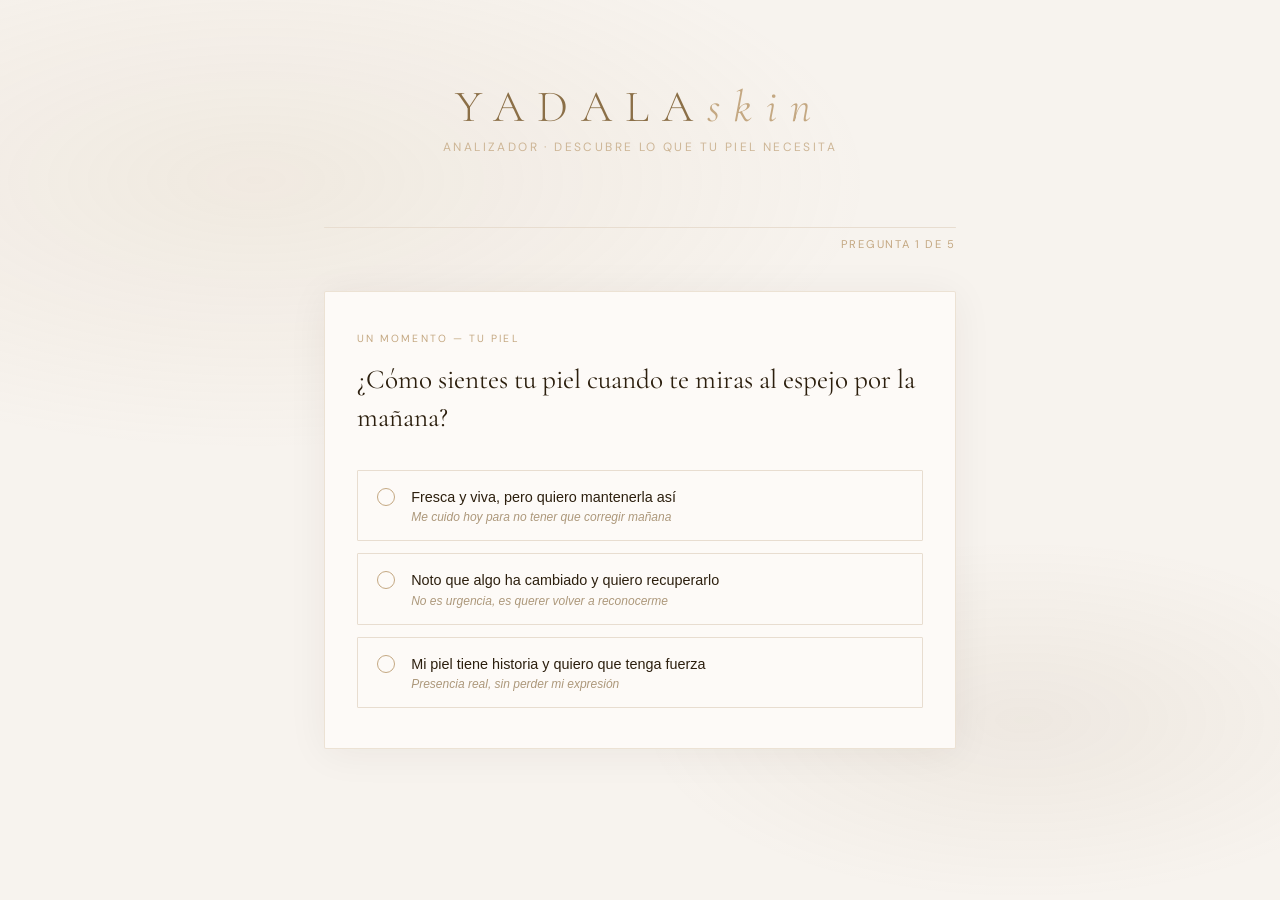
==== commit a542fb4f: "Update index.html" ====
--- a/index.html
+++ b/index.html
@@ -3,379 +3,960 @@
 <head>
 <meta charset="UTF-8">
 <meta name="viewport" content="width=device-width, initial-scale=1.0">
-<title>YADALASKIN — Descubre lo que tu piel necesita realmente</title>
+<title>YADALASKIN Analyzer — Descubre tu piel</title>
 <link href="https://fonts.googleapis.com/css2?family=Cormorant+Garamond:ital,wght@0,300;0,400;0,500;1,300;1,400&family=DM+Sans:wght@300;400;500&display=swap" rel="stylesheet">
 <style>
-:root{--cream:#F7F3EE;--sand:#E8DDD0;--earth:#C4A882;--bark:#8B6F47;--deep:#2C1F0E;--prevent:#2A7A6B;--recover:#B87333;--reclaim:#7D3F5A;--white:#FDFAF7}
-*{box-sizing:border-box;margin:0;padding:0}
-body{font-family:'DM Sans',sans-serif;background:var(--cream);color:var(--deep);min-height:100vh;overflow-x:hidden}
-body::before{content:'';position:fixed;inset:0;background:radial-gradient(ellipse 80% 50% at 20% 20%,rgba(196,168,130,.12) 0%,transparent 60%),radial-gradient(ellipse 60% 40% at 80% 80%,rgba(139,111,71,.08) 0%,transparent 50%);pointer-events:none;z-index:0}
-.wrap{position:relative;z-index:1;max-width:660px;margin:0 auto;padding:0 1.25rem 4rem}
-.logo-bar{text-align:center;padding:2rem 0 1.5rem}
-.logo{font-family:'Cormorant Garamond',serif;font-size:clamp(1.8rem,5vw,2.4rem);font-weight:300;letter-spacing:.3em;color:var(--bark)}
-.logo em{color:var(--earth);font-style:italic}
-.logo-sub{font-size:.7rem;letter-spacing:.2em;text-transform:uppercase;color:var(--earth);opacity:.75;margin-top:4px}
-.prog-wrap{margin-bottom:1.75rem}
-.prog-bar{height:1px;background:var(--sand);border-radius:1px;overflow:hidden;margin-bottom:.5rem}
-.prog-fill{height:100%;background:linear-gradient(90deg,var(--earth),var(--bark));border-radius:1px;transition:width .6s cubic-bezier(.4,0,.2,1);width:0%}
-.prog-text{font-size:.68rem;letter-spacing:.15em;text-transform:uppercase;color:var(--earth);text-align:right}
-.card{background:var(--white);border:1px solid rgba(196,168,130,.28);border-radius:2px;padding:2rem 1.75rem;margin-bottom:1.25rem;box-shadow:0 4px 40px rgba(44,31,14,.06)}
-.card-enter{animation:fadeUp .5s ease forwards}
-@keyframes fadeUp{from{opacity:0;transform:translateY(14px)}to{opacity:1;transform:translateY(0)}}
-.pf-eyebrow{font-size:.68rem;letter-spacing:.2em;text-transform:uppercase;color:var(--earth);margin-bottom:1.25rem;text-align:center}
-.pf-title{font-family:'Cormorant Garamond',serif;font-size:clamp(1.4rem,4.5vw,1.85rem);font-weight:400;line-height:1.35;margin-bottom:.6rem;color:var(--deep);text-align:center}
-.pf-sub{font-size:.85rem;color:var(--bark);opacity:.75;margin-bottom:1.75rem;line-height:1.6;text-align:center}
-.pf-options{display:flex;flex-direction:column;gap:.6rem;margin-bottom:1.5rem}
-.pf-opt{display:flex;align-items:center;gap:.85rem;padding:.85rem 1.1rem;border:1px solid var(--sand);border-radius:1px;cursor:pointer;background:transparent;text-align:left;width:100%;transition:all .2s}
-.pf-opt:hover{border-color:var(--earth);background:rgba(196,168,130,.06)}
-.pf-opt.selected{border-color:var(--bark);background:rgba(139,111,71,.08)}
-.pf-marker{width:16px;height:16px;border:1px solid var(--earth);border-radius:50%;flex-shrink:0;display:flex;align-items:center;justify-content:center;transition:all .2s}
-.pf-opt.selected .pf-marker{background:var(--bark);border-color:var(--bark)}
-.pf-opt.selected .pf-marker::after{content:'';width:5px;height:5px;background:#fff;border-radius:50%}
-.pf-opt-text{font-size:.88rem;line-height:1.45;color:var(--deep)}
-.q-label{font-size:.65rem;letter-spacing:.2em;text-transform:uppercase;color:var(--earth);margin-bottom:.85rem}
-.q-text{font-family:'Cormorant Garamond',serif;font-size:clamp(1.2rem,3.5vw,1.55rem);font-weight:400;line-height:1.4;color:var(--deep);margin-bottom:1.75rem}
-.options{display:flex;flex-direction:column;gap:.65rem}
-.option{display:flex;align-items:flex-start;gap:.9rem;padding:.9rem 1.1rem;border:1px solid var(--sand);border-radius:1px;cursor:pointer;background:transparent;text-align:left;width:100%;transition:all .2s}
-.option:hover{border-color:var(--earth);background:rgba(196,168,130,.06)}
-.option.selected{border-color:var(--bark);background:rgba(139,111,71,.08)}
-.opt-marker{width:17px;height:17px;border:1px solid var(--earth);border-radius:50%;flex-shrink:0;margin-top:2px;display:flex;align-items:center;justify-content:center;transition:all .2s}
-.option.selected .opt-marker{background:var(--bark);border-color:var(--bark)}
-.option.selected .opt-marker::after{content:'';width:5px;height:5px;background:#fff;border-radius:50%}
-.opt-text{font-size:.88rem;line-height:1.5;color:var(--deep)}
-.btn-next{width:100%;padding:.95rem 2rem;background:var(--deep);color:var(--cream);border:none;border-radius:1px;font-family:'DM Sans',sans-serif;font-size:.78rem;letter-spacing:.15em;text-transform:uppercase;cursor:pointer;transition:all .25s;opacity:0;pointer-events:none;margin-top:.25rem}
-.btn-next.show{opacity:1;pointer-events:all;animation:fadeUp .35s ease forwards}
-.btn-next:hover{background:var(--bark)}
-.btn-main{width:100%;padding:1rem 2rem;background:var(--bark);color:var(--cream);border:none;border-radius:1px;font-family:'DM Sans',sans-serif;font-size:.82rem;letter-spacing:.12em;text-transform:uppercase;cursor:pointer;transition:background .25s}
-.btn-main:hover{background:var(--deep)}
-.btn-main:disabled{opacity:.6;cursor:not-allowed}
-.lead-reveal{font-family:'Cormorant Garamond',serif;font-size:clamp(1.3rem,4vw,1.75rem);font-weight:400;line-height:1.35;color:var(--deep);margin-bottom:1rem;text-align:center}
-.lead-promise{font-size:.88rem;color:var(--bark);line-height:1.9;margin-bottom:1.75rem;text-align:center}
-.lead-promise strong{color:var(--deep);font-weight:500}
-.email-wrap{display:flex;gap:.5rem;margin-bottom:.6rem}
-.email-input{flex:1;padding:.9rem 1rem;border:1px solid var(--sand);border-radius:1px;background:var(--white);font-family:'DM Sans',sans-serif;font-size:.85rem;color:var(--deep);outline:none;transition:border-color .2s}
-.email-input:focus{border-color:var(--earth)}
-.privacy{font-size:.68rem;color:var(--earth);opacity:.6;text-align:center}
-.analyzing{display:none;text-align:center;padding:4rem 2rem}
-.analyzing.on{display:block;animation:fadeUp .5s ease forwards}
-.pulse{width:72px;height:72px;border:1px solid var(--earth);border-radius:50%;margin:0 auto 2rem;position:relative;animation:pulse 2s ease infinite}
-.pulse::after{content:'';position:absolute;inset:8px;border:1px solid var(--bark);border-radius:50%;animation:pulse 2s ease .5s infinite}
-@keyframes pulse{0%,100%{transform:scale(1);opacity:1}50%{transform:scale(1.08);opacity:.6}}
-.analyzing-title{font-family:'Cormorant Garamond',serif;font-size:1.35rem;font-weight:300;color:var(--bark);margin-bottom:.5rem}
-.analyzing-sub{font-size:.72rem;letter-spacing:.1em;color:var(--earth);opacity:.7}
-.dots span{display:inline-block;animation:blink 1.4s ease infinite;opacity:0}
-.dots span:nth-child(2){animation-delay:.2s}
-.dots span:nth-child(3){animation-delay:.4s}
-@keyframes blink{0%,80%,100%{opacity:0}40%{opacity:1}}
-.result{display:none}
-.result.on{display:block;animation:fadeUp .7s ease forwards}
-.result-top{text-align:center;padding:1.75rem 0 1.25rem}
-.line-badge{display:inline-block;font-size:.62rem;letter-spacing:.22em;text-transform:uppercase;padding:.35rem 1rem;border-radius:20px;margin-bottom:1rem}
-.result-name{font-family:'Cormorant Garamond',serif;font-size:clamp(1.75rem,5vw,2.4rem);font-weight:300;line-height:1.2;margin-bottom:.4rem}
-.result-motto{font-family:'Cormorant Garamond',serif;font-size:1rem;font-style:italic;font-weight:300;opacity:.65}
-.result-card{background:var(--white);border:1px solid rgba(196,168,130,.28);border-radius:2px;padding:1.75rem;margin:1.25rem 0;box-shadow:0 4px 40px rgba(44,31,14,.06)}
-.block-label{font-size:.62rem;letter-spacing:.2em;text-transform:uppercase;color:var(--earth);margin-bottom:.65rem}
-.block-text{font-size:.9rem;line-height:1.8;color:var(--deep);margin-bottom:1.25rem}
-.block-text:last-child{margin-bottom:0}
-.block-quote{font-family:'Cormorant Garamond',serif;font-size:1.05rem;font-style:italic;line-height:1.55;color:var(--bark);margin-bottom:1.25rem}
-.divider{height:1px;background:var(--sand);margin:1.25rem 0}
-.benefit-list{list-style:none;display:flex;flex-direction:column;gap:.4rem}
-.benefit-list li{font-size:.87rem;color:var(--deep);padding-left:1.1rem;position:relative;line-height:1.5}
-.benefit-list li::before{content:'—';position:absolute;left:0;color:var(--earth)}
-.final-quote{font-family:'Cormorant Garamond',serif;font-size:clamp(1.1rem,3vw,1.4rem);font-weight:300;font-style:italic;line-height:1.45}
-.author-sig{font-size:.68rem;letter-spacing:.1em;opacity:.55;margin-top:.5rem}
-.cta-buttons{display:flex;flex-direction:column;gap:.6rem;margin-top:1.25rem}
-.btn-cta-primary{width:100%;padding:.95rem;background:var(--bark);color:var(--cream);border:none;border-radius:1px;font-family:'DM Sans',sans-serif;font-size:.78rem;letter-spacing:.12em;text-transform:uppercase;cursor:pointer;transition:background .2s}
-.btn-cta-primary:hover{background:var(--deep)}
-.btn-cta-secondary{width:100%;padding:.85rem;background:transparent;color:var(--bark);border:1px solid var(--sand);border-radius:1px;font-family:'DM Sans',sans-serif;font-size:.75rem;letter-spacing:.12em;text-transform:uppercase;cursor:pointer;transition:all .2s}
-.btn-cta-secondary:hover{border-color:var(--bark)}
-.btn-restart{background:transparent;border:none;font-size:.7rem;letter-spacing:.1em;text-transform:uppercase;color:var(--earth);cursor:pointer;margin-top:1rem;opacity:.6;text-decoration:underline}
-.badge-prevent{background:rgba(42,122,107,.1);color:var(--prevent)}
-.badge-recover{background:rgba(184,115,51,.12);color:var(--recover)}
-.badge-reclaim{background:rgba(125,63,90,.1);color:var(--reclaim)}
-.color-prevent{color:var(--prevent)}
-.color-recover{color:var(--recover)}
-.color-reclaim{color:var(--reclaim)}
-@media(max-width:480px){.email-wrap{flex-direction:column}.card{padding:1.5rem 1.1rem}}
+  :root {
+    --cream: #F7F3EE;
+    --sand: #E8DDD0;
+    --earth: #C4A882;
+    --bark: #8B6F47;
+    --deep: #2C1F0E;
+    --prevent: #2A7A6B;
+    --recover: #B87333;
+    --reclaim: #7D3F5A;
+    --white: #FDFAF7;
+  }
+
+  * { box-sizing: border-box; margin: 0; padding: 0; }
+
+  body {
+    font-family: 'DM Sans', sans-serif;
+    background: var(--cream);
+    color: var(--deep);
+    min-height: 100vh;
+    overflow-x: hidden;
+  }
+
+  /* Fondo con textura sutil */
+  body::before {
+    content: '';
+    position: fixed;
+    inset: 0;
+    background:
+      radial-gradient(ellipse 80% 50% at 20% 20%, rgba(196,168,130,0.12) 0%, transparent 60%),
+      radial-gradient(ellipse 60% 40% at 80% 80%, rgba(139,111,71,0.08) 0%, transparent 50%);
+    pointer-events: none;
+    z-index: 0;
+  }
+
+  .container {
+    position: relative;
+    z-index: 1;
+    max-width: 680px;
+    margin: 0 auto;
+    padding: 2rem 1.5rem 4rem;
+  }
+
+  /* HEADER */
+  .header {
+    text-align: center;
+    padding: 3rem 0 2.5rem;
+    opacity: 0;
+    animation: fadeUp 0.8s ease forwards;
+  }
+
+  .logo {
+    font-family: 'Cormorant Garamond', serif;
+    font-size: clamp(2rem, 6vw, 2.8rem);
+    font-weight: 300;
+    letter-spacing: 0.3em;
+    color: var(--bark);
+    margin-bottom: 0.3rem;
+  }
+
+  .logo span {
+    color: var(--earth);
+    font-style: italic;
+  }
+
+  .tagline {
+    font-size: 0.75rem;
+    letter-spacing: 0.2em;
+    text-transform: uppercase;
+    color: var(--earth);
+    opacity: 0.8;
+  }
+
+  /* PROGRESS */
+  .progress-wrap {
+    margin: 2rem 0 2.5rem;
+    opacity: 0;
+    animation: fadeUp 0.8s ease 0.2s forwards;
+  }
+
+  .progress-bar {
+    height: 1px;
+    background: var(--sand);
+    border-radius: 1px;
+    overflow: hidden;
+    margin-bottom: 0.6rem;
+  }
+
+  .progress-fill {
+    height: 100%;
+    background: linear-gradient(90deg, var(--earth), var(--bark));
+    border-radius: 1px;
+    transition: width 0.6s cubic-bezier(0.4,0,0.2,1);
+    width: 0%;
+  }
+
+  .progress-text {
+    font-size: 0.7rem;
+    letter-spacing: 0.15em;
+    text-transform: uppercase;
+    color: var(--earth);
+    text-align: right;
+  }
+
+  /* TARJETA DE PREGUNTA */
+  .question-card {
+    background: var(--white);
+    border: 1px solid rgba(196,168,130,0.3);
+    border-radius: 2px;
+    padding: 2.5rem 2rem;
+    margin-bottom: 1.5rem;
+    box-shadow: 0 4px 40px rgba(44,31,14,0.06);
+    opacity: 0;
+    animation: fadeUp 0.6s ease 0.3s forwards;
+  }
+
+  .q-number {
+    font-size: 0.65rem;
+    letter-spacing: 0.2em;
+    text-transform: uppercase;
+    color: var(--earth);
+    margin-bottom: 1rem;
+  }
+
+  .q-text {
+    font-family: 'Cormorant Garamond', serif;
+    font-size: clamp(1.3rem, 4vw, 1.7rem);
+    font-weight: 400;
+    line-height: 1.4;
+    color: var(--deep);
+    margin-bottom: 2rem;
+  }
+
+  /* OPCIONES */
+  .options {
+    display: flex;
+    flex-direction: column;
+    gap: 0.75rem;
+  }
+
+  .option {
+    display: flex;
+    align-items: flex-start;
+    gap: 1rem;
+    padding: 1rem 1.2rem;
+    border: 1px solid var(--sand);
+    border-radius: 1px;
+    cursor: pointer;
+    transition: all 0.2s ease;
+    background: transparent;
+    text-align: left;
+    width: 100%;
+  }
+
+  .option:hover {
+    border-color: var(--earth);
+    background: rgba(196,168,130,0.06);
+  }
+
+  .option.selected {
+    border-color: var(--bark);
+    background: rgba(139,111,71,0.08);
+  }
+
+  .opt-marker {
+    width: 18px;
+    height: 18px;
+    border: 1px solid var(--earth);
+    border-radius: 50%;
+    flex-shrink: 0;
+    margin-top: 1px;
+    display: flex;
+    align-items: center;
+    justify-content: center;
+    transition: all 0.2s;
+  }
+
+  .option.selected .opt-marker {
+    background: var(--bark);
+    border-color: var(--bark);
+  }
+
+  .option.selected .opt-marker::after {
+    content: '';
+    width: 6px;
+    height: 6px;
+    background: white;
+    border-radius: 50%;
+  }
+
+  .opt-text {
+    font-size: 0.9rem;
+    line-height: 1.5;
+    color: var(--deep);
+  }
+
+  .opt-sub {
+    font-size: 0.75rem;
+    color: var(--bark);
+    opacity: 0.7;
+    margin-top: 2px;
+    font-style: italic;
+  }
+
+  /* BOTÓN SIGUIENTE */
+  .btn-next {
+    width: 100%;
+    padding: 1rem 2rem;
+    background: var(--deep);
+    color: var(--cream);
+    border: none;
+    border-radius: 1px;
+    font-family: 'DM Sans', sans-serif;
+    font-size: 0.8rem;
+    letter-spacing: 0.15em;
+    text-transform: uppercase;
+    cursor: pointer;
+    transition: all 0.3s ease;
+    opacity: 0;
+    pointer-events: none;
+    margin-top: 0.5rem;
+  }
+
+  .btn-next.visible {
+    opacity: 1;
+    pointer-events: all;
+    animation: fadeUp 0.4s ease forwards;
+  }
+
+  .btn-next:hover {
+    background: var(--bark);
+  }
+
+  /* PANTALLA DE ANÁLISIS */
+  .analyzing {
+    display: none;
+    text-align: center;
+    padding: 4rem 2rem;
+    opacity: 0;
+    animation: fadeUp 0.6s ease forwards;
+  }
+
+  .analyzing.active { display: block; }
+
+  .pulse-ring {
+    width: 80px;
+    height: 80px;
+    border: 1px solid var(--earth);
+    border-radius: 50%;
+    margin: 0 auto 2rem;
+    position: relative;
+    animation: pulse 2s ease infinite;
+  }
+
+  .pulse-ring::after {
+    content: '';
+    position: absolute;
+    inset: 8px;
+    border: 1px solid var(--bark);
+    border-radius: 50%;
+    animation: pulse 2s ease 0.5s infinite;
+  }
+
+  @keyframes pulse {
+    0%, 100% { transform: scale(1); opacity: 1; }
+    50% { transform: scale(1.08); opacity: 0.6; }
+  }
+
+  .analyzing-text {
+    font-family: 'Cormorant Garamond', serif;
+    font-size: 1.4rem;
+    font-weight: 300;
+    color: var(--bark);
+    margin-bottom: 0.5rem;
+  }
+
+  .analyzing-sub {
+    font-size: 0.75rem;
+    letter-spacing: 0.1em;
+    color: var(--earth);
+    opacity: 0.7;
+  }
+
+  /* RESULTADO */
+  .result {
+    display: none;
+    opacity: 0;
+  }
+
+  .result.active {
+    display: block;
+    animation: fadeUp 0.8s ease forwards;
+  }
+
+  .result-header {
+    text-align: center;
+    padding: 2rem 0 1.5rem;
+  }
+
+  .result-line-badge {
+    display: inline-block;
+    font-size: 0.65rem;
+    letter-spacing: 0.25em;
+    text-transform: uppercase;
+    padding: 0.4rem 1.2rem;
+    border-radius: 20px;
+    margin-bottom: 1.2rem;
+  }
+
+  .result-title {
+    font-family: 'Cormorant Garamond', serif;
+    font-size: clamp(1.8rem, 6vw, 2.5rem);
+    font-weight: 300;
+    line-height: 1.2;
+    margin-bottom: 0.5rem;
+  }
+
+  .result-subtitle {
+    font-family: 'Cormorant Garamond', serif;
+    font-size: 1.1rem;
+    font-style: italic;
+    font-weight: 300;
+    opacity: 0.7;
+  }
+
+  .result-card {
+    background: var(--white);
+    border: 1px solid rgba(196,168,130,0.3);
+    border-radius: 2px;
+    padding: 2rem;
+    margin: 1.5rem 0;
+    box-shadow: 0 4px 40px rgba(44,31,14,0.06);
+  }
+
+  .result-section-title {
+    font-size: 0.65rem;
+    letter-spacing: 0.2em;
+    text-transform: uppercase;
+    color: var(--earth);
+    margin-bottom: 0.8rem;
+  }
+
+  .result-text {
+    font-size: 0.92rem;
+    line-height: 1.8;
+    color: var(--deep);
+    margin-bottom: 1.5rem;
+  }
+
+  .result-text:last-child { margin-bottom: 0; }
+
+  .benefit-list {
+    list-style: none;
+    display: flex;
+    flex-direction: column;
+    gap: 0.5rem;
+  }
+
+  .benefit-list li {
+    font-size: 0.88rem;
+    color: var(--deep);
+    padding-left: 1.2rem;
+    position: relative;
+    line-height: 1.5;
+  }
+
+  .benefit-list li::before {
+    content: '—';
+    position: absolute;
+    left: 0;
+    color: var(--earth);
+  }
+
+  .divider {
+    height: 1px;
+    background: var(--sand);
+    margin: 1.5rem 0;
+  }
+
+  /* CTA */
+  .cta-section {
+    text-align: center;
+    padding: 1rem 0 2rem;
+  }
+
+  .cta-title {
+    font-family: 'Cormorant Garamond', serif;
+    font-size: 1.5rem;
+    font-weight: 300;
+    margin-bottom: 0.5rem;
+  }
+
+  .cta-sub {
+    font-size: 0.82rem;
+    color: var(--bark);
+    opacity: 0.8;
+    margin-bottom: 1.5rem;
+    line-height: 1.6;
+  }
+
+  .email-wrap {
+    display: flex;
+    gap: 0.5rem;
+    margin-bottom: 0.75rem;
+  }
+
+  .email-input {
+    flex: 1;
+    padding: 0.9rem 1rem;
+    border: 1px solid var(--sand);
+    border-radius: 1px;
+    background: var(--white);
+    font-family: 'DM Sans', sans-serif;
+    font-size: 0.85rem;
+    color: var(--deep);
+    outline: none;
+    transition: border-color 0.2s;
+  }
+
+  .email-input:focus { border-color: var(--earth); }
+
+  .btn-cta {
+    padding: 0.9rem 1.5rem;
+    background: var(--bark);
+    color: var(--cream);
+    border: none;
+    border-radius: 1px;
+    font-family: 'DM Sans', sans-serif;
+    font-size: 0.75rem;
+    letter-spacing: 0.1em;
+    text-transform: uppercase;
+    cursor: pointer;
+    transition: background 0.2s;
+    white-space: nowrap;
+  }
+
+  .btn-cta:hover { background: var(--deep); }
+
+  .privacy-note {
+    font-size: 0.7rem;
+    color: var(--earth);
+    opacity: 0.6;
+  }
+
+  .btn-restart {
+    background: transparent;
+    border: 1px solid var(--sand);
+    padding: 0.7rem 1.5rem;
+    font-family: 'DM Sans', sans-serif;
+    font-size: 0.7rem;
+    letter-spacing: 0.15em;
+    text-transform: uppercase;
+    color: var(--bark);
+    cursor: pointer;
+    margin-top: 1rem;
+    transition: all 0.2s;
+    border-radius: 1px;
+  }
+
+  .btn-restart:hover { border-color: var(--bark); }
+
+  /* FIRMA */
+  .footer-sig {
+    text-align: center;
+    padding-top: 2rem;
+    border-top: 1px solid var(--sand);
+    margin-top: 2rem;
+  }
+
+  .sig-text {
+    font-family: 'Cormorant Garamond', serif;
+    font-size: 0.9rem;
+    font-style: italic;
+    color: var(--earth);
+    opacity: 0.7;
+  }
+
+  @keyframes fadeUp {
+    from { opacity: 0; transform: translateY(16px); }
+    to { opacity: 1; transform: translateY(0); }
+  }
+
+  /* COLORES POR LÍNEA */
+  .prevent { --line-color: var(--prevent); }
+  .recover { --line-color: var(--recover); }
+  .reclaim { --line-color: var(--reclaim); }
+
+  .line-badge-prevent { background: rgba(42,122,107,0.1); color: var(--prevent); }
+  .line-badge-recover { background: rgba(184,115,51,0.12); color: var(--recover); }
+  .line-badge-reclaim { background: rgba(125,63,90,0.1); color: var(--reclaim); }
+
+  .accent-prevent { color: var(--prevent); }
+  .accent-recover { color: var(--recover); }
+  .accent-reclaim { color: var(--reclaim); }
+
+  /* Loading dots */
+  .dots span {
+    display: inline-block;
+    animation: blink 1.4s ease infinite;
+    opacity: 0;
+  }
+  .dots span:nth-child(2) { animation-delay: 0.2s; }
+  .dots span:nth-child(3) { animation-delay: 0.4s; }
+  @keyframes blink { 0%,80%,100%{opacity:0} 40%{opacity:1} }
+
+  @media (max-width: 480px) {
+    .email-wrap { flex-direction: column; }
+    .question-card { padding: 1.75rem 1.25rem; }
+  }
 </style>
 </head>
 <body>
-<div class="wrap">
-  <div class="logo-bar">
-    <div class="logo">YADALA<em>skin</em></div>
-    <div class="logo-sub">Diagnóstico de piel · 2 minutos · resultado real</div>
+<div class="container">
+
+  <!-- HEADER -->
+  <div class="header">
+    <div class="logo">YADALA<span>skin</span></div>
+    <div class="tagline">Analizador · Descubre lo que tu piel necesita</div>
   </div>
-  <div class="prog-wrap" id="progWrap" style="display:none">
-    <div class="prog-bar"><div class="prog-fill" id="progFill"></div></div>
-    <div class="prog-text" id="progText"></div>
+
+  <!-- PROGRESS -->
+  <div class="progress-wrap" id="progressWrap">
+    <div class="progress-bar"><div class="progress-fill" id="progressFill"></div></div>
+    <div class="progress-text" id="progressText">Pregunta 1 de 5</div>
   </div>
-  <div id="main"></div>
-  <div class="analyzing" id="analyzing">
-    <div class="pulse"></div>
-    <div class="analyzing-title">Analizando tu piel<span class="dots"><span>.</span><span>.</span><span>.</span></span></div>
-    <div class="analyzing-sub">Creando tu diagnóstico personalizado</div>
+
+  <!-- QUIZ -->
+  <div id="quizSection">
+    <div class="question-card" id="questionCard">
+      <div class="q-number" id="qNumber">Pregunta 1 — Tu momento</div>
+      <div class="q-text" id="qText">¿En qué etapa de vida sientes que está tu piel ahora mismo?</div>
+      <div class="options" id="optionsContainer"></div>
+    </div>
+    <button class="btn-next" id="btnNext" onclick="nextQuestion()">Continuar →</button>
   </div>
+
+  <!-- ANALIZANDO -->
+  <div class="analyzing" id="analyzingSection">
+    <div class="pulse-ring"></div>
+    <div class="analyzing-text">Escuchando lo que tu piel dice<span class="dots"><span>.</span><span>.</span><span>.</span></span></div>
+    <div class="analyzing-sub">Preparando tu ritual personalizado</div>
+  </div>
+
+  <!-- RESULTADO -->
   <div class="result" id="resultSection"></div>
+
 </div>
 
 <script>
-const SUPABASE_URL='https://qbvltetexymyrvscbbai.supabase.co';
-const SUPABASE_KEY='eyJhbGciOiJIUzI1NiIsInR5cCI6IkpXVCJ9.eyJpc3MiOiJzdXBhYmFzZSIsInJlZiI6InFidmx0ZXRleHlteXJ2c2NiYmFpIiwicm9sZSI6ImFub24iLCJpYXQiOjE3NzQ3OTA2MjAsImV4cCI6MjA5MDM2NjYyMH0.8OqR2ezdShKFmAVl46Yj6LbBOFNuo_EmhHfy2Pc7dmE';
-const PROXY='https://yadala-proxy.bienvenidoamentalengineering.workers.dev';
-
-const questions=[
-  {id:'emocion',label:'Pregunta 1 — Tu espejo',text:'Cuando te miras al espejo sin maquillaje… ¿qué sientes?',options:[
-    {text:'Me veo apagada, sin vida',value:'apagada',scores:{PREVENT:2,RECOVER:1,RECLAIM:0}},
-    {text:'Empiezo a notar cambios que no me gustan',value:'cambios',scores:{PREVENT:0,RECOVER:3,RECLAIM:1}},
-    {text:'Siento que mi piel ha perdido fuerza',value:'fuerza',scores:{PREVENT:0,RECOVER:1,RECLAIM:3}},
-    {text:'Estoy bien… pero quiero verme mejor',value:'bien',scores:{PREVENT:3,RECOVER:1,RECLAIM:0}}
-  ]},
-  {id:'momento',label:'Pregunta 2 — Tu momento',text:'¿En qué momento sientes que está tu piel ahora?',options:[
-    {text:'La quiero mantener así el mayor tiempo posible',value:'mantener',scores:{PREVENT:3,RECOVER:0,RECLAIM:0}},
-    {text:'Empiezo a notar que algo está cambiando',value:'cambiando',scores:{PREVENT:1,RECOVER:3,RECLAIM:1}},
-    {text:'Siento que ha perdido firmeza o estructura',value:'perdida',scores:{PREVENT:0,RECOVER:1,RECLAIM:3}},
-    {text:'No lo tengo claro, pero quiero entenderla mejor',value:'incertidumbre',scores:{PREVENT:1,RECOVER:2,RECLAIM:1}}
-  ]},
-  {id:'ritmo',label:'Pregunta 3 — Tu ritmo de vida',text:'Tu ritmo de vida ahora mismo es…',options:[
-    {text:'Estrés + poco descanso + muchas pantallas',value:'estres',scores:{PREVENT:2,RECOVER:2,RECLAIM:1}},
-    {text:'Activa, pero intento cuidarme',value:'activa',scores:{PREVENT:2,RECOVER:2,RECLAIM:1}},
-    {text:'Voy a mil, sin tiempo para mí',value:'amil',scores:{PREVENT:1,RECOVER:2,RECLAIM:2}},
-    {text:'Bastante equilibrado',value:'equilibrio',scores:{PREVENT:2,RECOVER:1,RECLAIM:1}}
-  ]},
-  {id:'historial',label:'Pregunta 4 — Tu historial',text:'¿Qué has probado hasta ahora con tu piel?',options:[
-    {text:'Muchas cosas… pero nada me convence',value:'frustrada',scores:{PREVENT:0,RECOVER:2,RECLAIM:3},flag:'frustrada'},
-    {text:'Rutina básica (limpieza + crema)',value:'basica',scores:{PREVENT:3,RECOVER:1,RECLAIM:0}},
-    {text:'Tratamientos o productos más avanzados',value:'avanzada',scores:{PREVENT:0,RECOVER:2,RECLAIM:2}},
-    {text:'Nada constante',value:'nada',scores:{PREVENT:2,RECOVER:2,RECLAIM:1}}
-  ]},
-  {id:'solucion',label:'Pregunta 5 — Tu ideal',text:'¿Cómo te gustaría mejorar tu piel?',options:[
-    {text:'Con algo natural y respetuoso',value:'natural',scores:{PREVENT:2,RECOVER:2,RECLAIM:2}},
-    {text:'Con algo que funcione de verdad',value:'resultados',scores:{PREVENT:1,RECOVER:2,RECLAIM:2}},
-    {text:'Sin complicarme demasiado',value:'simple',scores:{PREVENT:3,RECOVER:1,RECLAIM:0}},
-    {text:'No lo tengo claro aún',value:'incertidumbre',scores:{PREVENT:1,RECOVER:1,RECLAIM:1}}
-  ]},
-  {id:'intencion',label:'Pregunta 6 — Tu intención',text:'Si encontraras algo que realmente funciona… ¿qué harías?',options:[
-    {text:'Lo probaría sin pensarlo mucho',value:'caliente',scores:{PREVENT:1,RECOVER:1,RECLAIM:1},flag:'hot'},
-    {text:'Invertiría si veo resultados reales',value:'medio',scores:{PREVENT:1,RECOVER:1,RECLAIM:1},flag:'hot'},
-    {text:'Primero necesito entenderlo bien',value:'frio',scores:{PREVENT:1,RECOVER:1,RECLAIM:1}},
-    {text:'No estoy segura',value:'dudosa',scores:{PREVENT:1,RECOVER:1,RECLAIM:1}}
-  ]},
-  {id:'deseo',label:'Pregunta 7 — Tu deseo',text:'Si mañana tu piel cambiara… ¿qué te gustaría sentir?',options:[
-    {text:'Verme luminosa sin maquillaje',value:'luminosa',scores:{PREVENT:3,RECOVER:1,RECLAIM:0}},
-    {text:'Recuperar firmeza y energía',value:'firmeza',scores:{PREVENT:0,RECOVER:3,RECLAIM:1}},
-    {text:'Sentir estructura y presencia',value:'estructura',scores:{PREVENT:0,RECOVER:1,RECLAIM:3}},
-    {text:'Sentirme bien conmigo misma',value:'bienestar',scores:{PREVENT:1,RECOVER:2,RECLAIM:2}}
-  ]}
+const questions = [
+  {
+    id: 'edad',
+    number: 'Un momento — Tu piel',
+    text: '¿Cómo sientes tu piel cuando te miras al espejo por la mañana?',
+    options: [
+      { text: 'Fresca y viva, pero quiero mantenerla así', sub: 'Me cuido hoy para no tener que corregir mañana', value: '20-30' },
+      { text: 'Noto que algo ha cambiado y quiero recuperarlo', sub: 'No es urgencia, es querer volver a reconocerme', value: '30-45' },
+      { text: 'Mi piel tiene historia y quiero que tenga fuerza', sub: 'Presencia real, sin perder mi expresión', value: '45+' }
+    ]
+  },
+  {
+    id: 'preocupacion',
+    number: 'Escúchala — Lo que tu piel pide',
+    text: '¿Qué es lo que tu piel te está pidiendo ahora mismo?',
+    options: [
+      { text: 'Más luz. Más vida. Menos grisura', sub: 'Piel apagada que ya no refleja cómo me siento', value: 'luminosidad' },
+      { text: 'Volver a sentirla firme y definida', sub: 'El contorno que era mío y está dejando de serlo', value: 'firmeza' },
+      { text: 'Estructura. Presencia. Que vuelva a sujetarse', sub: 'Pérdida de densidad que ya no puedo ignorar', value: 'flacidez' },
+      { text: 'Cuidarla antes de que me pida algo', sub: 'Prevención consciente, no reacción tardía', value: 'prevencion' }
+    ]
+  },
+  {
+    id: 'estilo',
+    number: 'Tu ritmo — Cómo vive tu cuerpo',
+    text: '¿Cómo vive tu cuerpo el ritmo que llevas?',
+    options: [
+      { text: 'Con estrés constante. Mi piel lo siente', sub: 'Pantallas, poco sueño, ritmo que no para', value: 'estres' },
+      { text: 'Con equilibrio. Me cuido aunque sea difícil', sub: 'Bienestar como prioridad, no como lujo', value: 'equilibrio' },
+      { text: 'Con energía alta pero sin descanso suficiente', sub: 'Activa por fuera, agotada por dentro', value: 'activa' },
+      { text: 'Con calma. Busco lo natural en todo', sub: 'Ritmo lento, decisiones conscientes', value: 'tranquilo' }
+    ]
+  },
+  {
+    id: 'cosmetica',
+    number: 'Tu decisión — Lo que buscas',
+    text: '¿Qué buscas realmente cuando cuidas tu piel?',
+    options: [
+      { text: 'Activarla desde dentro. Sin forzarla', sub: 'Sin agujas, sin intervenciones, sin artificios', value: 'natural' },
+      { text: 'Una alternativa real a lo que no me convenció', sub: 'Resultados sin depender de procedimientos', value: 'alternativa' },
+      { text: 'Resultados visibles. El método me importa menos', sub: 'Lo que funcione, que funcione', value: 'resultados' },
+      { text: 'Empezar. Este sería mi primer paso consciente', sub: 'Nunca he hecho algo así y quiero comenzar bien', value: 'primero' }
+    ]
+  },
+  {
+    id: 'objetivo',
+    number: 'Tu piel habla — Escúchala',
+    text: 'Si tu piel pudiera hablarte, ¿qué te diría?',
+    options: [
+      { text: '"Actívame. Tengo más luz de la que muestro"', sub: 'Glow real, sin maquillaje, sin filtros', value: 'luminosa' },
+      { text: '"Recuérdame cómo era cuando estaba despierta"', sub: 'Firmeza, energía, presencia recuperada', value: 'energia' },
+      { text: '"Dame estructura. Quiero volver a sujetarme"', sub: 'Contorno definido, sin perder expresión', value: 'estructura' },
+      { text: '"Cuídame como merece algo vivo"', sub: 'Un ritual que conecte cuerpo, piel y alma', value: 'ritual' }
+    ]
+  }
 ];
 
-let step='prefilter',qIndex=0,answers={},scores={PREVENT:0,RECOVER:0,RECLAIM:0};
-let selectedVal=null,currentLinea=null,leadHot=false,leadFrustrada=false;
-
-function render(){
-  if(step==='prefilter')renderPrefilter();
-  else if(step==='quiz')renderQuestion();
-  else if(step==='lead')renderLead();
+let current = 0;
+let answers = {};
+let selectedOption = null;
+let currentLinea = null;
+
+function renderQuestion() {
+  const q = questions[current];
+  const pct = (current / questions.length) * 100;
+
+  document.getElementById('progressFill').style.width = pct + '%';
+  document.getElementById('progressText').textContent = `Pregunta ${current + 1} de ${questions.length}`;
+  document.getElementById('qNumber').textContent = q.number;
+  document.getElementById('qText').textContent = q.text;
+
+  const container = document.getElementById('optionsContainer');
+  container.innerHTML = '';
+  selectedOption = null;
+  document.getElementById('btnNext').classList.remove('visible');
+
+  q.options.forEach((opt, i) => {
+    const btn = document.createElement('button');
+    btn.className = 'option';
+    btn.innerHTML = `
+      <div class="opt-marker"></div>
+      <div>
+        <div class="opt-text">${opt.text}</div>
+        ${opt.sub ? `<div class="opt-sub">${opt.sub}</div>` : ''}
+      </div>`;
+    btn.onclick = () => selectOption(i, opt.value, q.id);
+    container.appendChild(btn);
+  });
+
+  // Animación de entrada
+  const card = document.getElementById('questionCard');
+  card.style.opacity = '0';
+  card.style.transform = 'translateY(12px)';
+  setTimeout(() => {
+    card.style.transition = 'all 0.4s ease';
+    card.style.opacity = '1';
+    card.style.transform = 'translateY(0)';
+  }, 50);
 }
 
-function renderPrefilter(){
-  document.getElementById('progWrap').style.display='none';
-  document.getElementById('main').innerHTML=`
-    <div class="card card-enter">
-      <div class="pf-eyebrow">YADALASKIN · Diagnóstico personalizado</div>
-      <div class="pf-title">Este test es para ti<br>si alguna vez has sentido que tu piel…</div>
-      <div class="pf-sub">Selecciona lo que te resuene</div>
-      <div class="pf-options">
-        ${['No refleja cómo me siento por dentro','Se ve cansada aunque descanse','No mejora aunque pruebe productos','Está bien… pero sé que podría estar mejor']
-          .map((t,i)=>`<button class="pf-opt" onclick="togglePF(this)"><div class="pf-marker"></div><div class="pf-opt-text">${t}</div></button>`).join('')}
+function selectOption(index, value, questionId) {
+  document.querySelectorAll('.option').forEach(o => o.classList.remove('selected'));
+  document.querySelectorAll('.option')[index].classList.add('selected');
+  selectedOption = value;
+  answers[questionId] = value;
+  document.getElementById('btnNext').classList.add('visible');
+}
+
+function nextQuestion() {
+  if (!selectedOption) return;
+  current++;
+  if (current < questions.length) {
+    renderQuestion();
+  } else {
+    showAnalyzing();
+  }
+}
+
+function showAnalyzing() {
+  document.getElementById('quizSection').style.display = 'none';
+  document.getElementById('progressWrap').style.display = 'none';
+  const analyzing = document.getElementById('analyzingSection');
+  analyzing.classList.add('active');
+  analyzing.style.opacity = '0';
+  setTimeout(() => {
+    analyzing.style.transition = 'opacity 0.6s ease';
+    analyzing.style.opacity = '1';
+  }, 50);
+  getRecommendation();
+}
+
+function determineLineLocally(answers) {
+  // Lógica local como fallback
+  let score = { PREVENT: 0, RECOVER: 0, RECLAIM: 0 };
+
+  if (answers.edad === '20-30') score.PREVENT += 3;
+  if (answers.edad === '30-45') score.RECOVER += 3;
+  if (answers.edad === '45+') score.RECLAIM += 3;
+
+  if (answers.preocupacion === 'luminosidad' || answers.preocupacion === 'prevencion') score.PREVENT += 2;
+  if (answers.preocupacion === 'firmeza') score.RECOVER += 2;
+  if (answers.preocupacion === 'flacidez') score.RECLAIM += 2;
+
+  if (answers.objetivo === 'luminosa' || answers.objetivo === 'ritual') score.PREVENT += 1;
+  if (answers.objetivo === 'energia') score.RECOVER += 1;
+  if (answers.objetivo === 'estructura') score.RECLAIM += 1;
+
+  return Object.entries(score).sort((a,b) => b[1]-a[1])[0][0];
+}
+
+async function getRecommendation() {
+  const linea = determineLineLocally(answers);
+
+  const prompt = `Eres la voz de YADALA — cosmética ancestral española, 4 generaciones, fundada por Pedro Jordà en Lanzarote. Mascarilla facial de bioestimulación natural. 55 minutos. Sin agujas. Sin cirugía. Sin parálisis.
+
+VOZ YADALA — REGLAS ABSOLUTAS:
+- Empieza siempre por lo que la persona ya siente, no por el producto
+- Frases cortas. Ritmo visual. Saltos de línea entre ideas.
+- Nunca corrijas, acompaña
+- Conecta piel con vida real siempre
+- Sensorialidad obligatoria: usa "cara despierta", "piel que respira", "rostro con vida", "firme al tacto"
+- PROHIBIDO: milagroso, antiedad agresivo, energía cuántica, vibración, urgencia artificial
+- PALABRAS QUE USAS: activar, responder, ritmo, piel viva, cara despierta, estructura, presencia
+
+MODELO CIRCA — APLICA EN ESTE ORDEN:
+1. CO-REGULACIÓN (frase_apertura): valida cómo se siente ANTES de cualquier recomendación
+2. IDENTIDAD (diagnostico): conecta con quién es ella, no solo con su problema
+3. RITUAL (por_que_tu_linea + protocolo): introduce Yadala como invitación, no como solución
+4. CONFIRMACIÓN (beneficios): nombra lo que va a notar, concreto y sensorial
+5. AUTONOMÍA (mensaje_final): termina con algo que ella ya sabe, que le pertenece
+
+INGREDIENTES — NOMBRES FUNCIONALES OBLIGATORIOS:
+- Emocional: "Complejo botánico antioxidante", "Sal mineral ancestral", "Mineral equilibrante natural"
+- Técnico suave: "Extractos ricos en polifenoles", "Cristal mineral natural"
+- Sinergia: "Fórmula bioactiva de triple origen natural"
+
+LAS 3 LÍNEAS:
+- PREVENT (20-30): "Tu piel aún está bien... pero puede estar mejor." Identidad: soy alguien que se adelanta.
+- RECOVER (30-45): "Tu piel no está perdida. Solo ha dejado de activarse." Identidad: soy alguien que puede recuperarse.
+- RECLAIM (45+): "No quieres parecer otra. Quieres verte como tú." Identidad: soy alguien que se reconstruye.
+
+RESPUESTAS DEL ANÁLISIS:
+- Cómo siente su piel: ${answers.edad}
+- Lo que su piel le pide: ${answers.preocupacion}
+- Cómo vive su cuerpo: ${answers.estilo}
+- Lo que busca realmente: ${answers.cosmetica}
+- Lo que su piel le diría: ${answers.objetivo}
+
+LÍNEA RECOMENDADA: ${linea}
+
+Genera una respuesta en JSON con exactamente esta estructura (sin markdown, solo JSON puro):
+{
+  "linea": "${linea}",
+  "frase_apertura": "1-2 frases que validen cómo se siente. Empieza por su realidad, no por el producto. Voz Yadala pura. Sensorial.",
+  "diagnostico": "2-3 frases sobre qué está pasando en su piel. Conecta piel con vida real. Sin tecnicismos. Tono cálido.",
+  "por_que_tu_linea": "2 frases. Por qué esta línea es perfecta para ella. Usa nombres funcionales de ingredientes de forma natural.",
+  "beneficios": ["beneficio sensorial concreto 1", "beneficio sensorial concreto 2", "beneficio sensorial concreto 3", "beneficio emocional 4"],
+  "protocolo": "El ritual en 2-3 frases. Cuándo, cómo, qué esperar. Usa la palabra ritual.",
+  "mensaje_final": "Frase corta que conecte piel y alma. Máximo 20 palabras. ADN Yadala puro."
+}`;
+
+  try {
+    const response = await fetch('https://yadala-proxy.bienvenidoamentalengineering.workers.dev', {
+      method: 'POST',
+      headers: { 'Content-Type': 'application/json' },
+      body: JSON.stringify({
+        model: 'claude-sonnet-4-6',
+        max_tokens: 1000,
+        messages: [{ role: 'user', content: prompt }]
+      })
+    });
+
+    const data = await response.json();
+    let text = data.content[0].text.trim();
+    text = text.replace(/```json|```/g, '').trim();
+    const result = JSON.parse(text);
+    showResult(result);
+  } catch(e) {
+    // Fallback con datos locales
+    showResult(getFallbackResult(linea));
+  }
+}
+
+function getFallbackResult(linea) {
+  const data = {
+    PREVENT: {
+      linea: 'PREVENT',
+      frase_apertura: 'Tu piel está viva y receptiva. Lo que actives hoy, lo sentirás durante años.',
+      diagnostico: 'El ritmo que llevas — pantallas, estrés, poco tiempo para ti — va apagando la energía natural de tu piel antes de tiempo. No es deterioro. Es acumulación de ruido que tu piel no sabe cómo soltar sola.',
+      por_que_tu_linea: 'Yadala Prevent activa tu piel desde dentro usando el complejo botánico antioxidante y el mineral equilibrante natural. No tienes que corregir lo que puedes preservar.',
+      beneficios: ['Glow inmediato desde la primera aplicación', 'Poros más cerrados y textura uniforme', 'Piel tonificada y llena de energía natural', 'Hábito de autocuidado que tu piel agradecerá en 10 años'],
+      protocolo: 'Aplica Yadala Prevent 1 vez por semana como ritual de domingo. 55 minutos con la mascarilla, retirada con agua tibia y fría. La primera semana notarás luminosidad inmediata; en un mes, firmeza visible.',
+      mensaje_final: '"Activa hoy lo que tu piel agradecerá mañana."'
+    },
+    RECOVER: {
+      linea: 'RECOVER',
+      frase_apertura: 'Tu piel no está perdida. Solo ha dejado de activarse. Y eso tiene solución.',
+      diagnostico: 'Lo que describes no es envejecimiento. Es acumulación de estrés, ritmo y poco tiempo para ti. Tu piel tiene memoria — y cuando recibe la señal correcta, recuerda cómo responder.',
+      por_que_tu_linea: 'Yadala Recover usa la fórmula bioactiva de triple origen natural para reactivar los fibroblastos y devolver tono al tejido facial. Sin forzar. Sin paralizar. Tu expresión, pero elevada.',
+      beneficios: ['Contorno facial más definido y firme', 'Arrugas de expresión atenuadas', 'Piel uniforme, radiante y descansada', 'Alternativa real al bótox que preserva tu expresión'],
+      protocolo: 'Usa Yadala Recover 1 vez por semana. 55 minutos de actuación. La primera sesión notarás el "efecto despertar": tu piel se ve más firme y luminosa. En 4 semanas, los cambios son visibles para todos.',
+      mensaje_final: '"Tu piel volvió a contar tu historia con luz, no con cansancio."'
+    },
+    RECLAIM: {
+      linea: 'RECLAIM',
+      frase_apertura: 'Tu piel tiene historia. Y merece seguir contándola con fuerza, no con silencio.',
+      diagnostico: 'Lo que sientes no es rendirse. Es querer volver a reconocerte. Tu piel madura no ha perdido capacidad de regenerarse — ha perdido el estímulo que la activa. Los fibroblastos no mueren, esperan.',
+      por_que_tu_linea: 'Yadala Reclaim activa la fórmula bioactiva de triple origen natural para reactivar el tejido profundo y devolver estructura sin tocar tu expresión. No quieres parecer otra. Quieres verte como tú.',
+      beneficios: ['Reducción visible de flacidez en mejillas y óvalo', 'Efecto lifting natural sin cirugía ni agujas', 'Piel más densa, menos fina y quebradiza', 'Expresión preservada: tú, en tu mejor versión'],
+      protocolo: 'Aplica Yadala Reclaim 1–2 veces por semana. 55 minutos de ritual profundo. La primera semana notarás que tu piel "respira" diferente. A las 4 semanas, el lifting natural es visible y duradero.',
+      mensaje_final: '"No quiero parecer otra. Quiero verme como yo, en mi mejor versión."'
+    }
+  };
+  return data[linea] || data.RECOVER;
+}
+
+function showResult(result) {
+  document.getElementById('analyzingSection').classList.remove('active');
+  currentLinea = result.linea;
+
+  const linea = result.linea;
+  const colorClass = linea.toLowerCase();
+  const badgeClass = `line-badge-${colorClass}`;
+  const accentClass = `accent-${colorClass}`;
+
+  const lineNames = { PREVENT: 'Prevent', RECOVER: 'Recover', RECLAIM: 'Reclaim' };
+  const lineMottos = {
+    PREVENT: 'Activa · Prevé · Potencia',
+    RECOVER: 'Redefine · Reactiva · Revive',
+    RECLAIM: 'Reafirma · Ilumina · Inspira'
+  };
+
+  const html = `
+    <div class="result-header">
+      <div class="result-line-badge ${badgeClass}">Tu línea · Yadala ${lineNames[linea]}</div>
+      <div class="result-title ${accentClass}">Yadala ${lineNames[linea]}</div>
+      <div class="result-subtitle">${lineMottos[linea]}</div>
+    </div>
+
+    <div class="result-card">
+      <div class="result-section-title">Tu diagnóstico</div>
+      <p class="result-text" style="font-family:'Cormorant Garamond',serif;font-size:1.05rem;font-style:italic">${result.frase_apertura}</p>
+      <div class="divider"></div>
+      <p class="result-text">${result.diagnostico}</p>
+      <div class="divider"></div>
+      <div class="result-section-title">Por qué esta línea es la tuya</div>
+      <p class="result-text">${result.por_que_tu_linea}</p>
+    </div>
+
+    <div class="result-card">
+      <div class="result-section-title">Lo que notarás</div>
+      <ul class="benefit-list">
+        ${result.beneficios.map(b => `<li>${b}</li>`).join('')}
+      </ul>
+      <div class="divider"></div>
+      <div class="result-section-title">Tu protocolo</div>
+      <p class="result-text">${result.protocolo}</p>
+    </div>
+
+    <div class="cta-section">
+      <div class="cta-title">Tu ritual te espera</div>
+      <p class="cta-sub">Déjame tu email y te envío la guía completa de Yadala ${lineNames[linea]}<br>+ 10% de descuento en tu primer pedido.</p>
+      <div class="email-wrap">
+        <input type="email" class="email-input" id="emailInput" placeholder="tu@email.com">
+        <button class="btn-cta" onclick="submitEmail()">Quiero mi guía</button>
       </div>
-      <button class="btn-main" id="btnPF" onclick="startQuiz()" style="opacity:0;pointer-events:none">Sí, esto soy yo →</button>
-    </div>`;
-}
-
-function togglePF(el){
-  el.classList.toggle('selected');
-  const any=document.querySelectorAll('.pf-opt.selected').length>0;
-  const b=document.getElementById('btnPF');
-  b.style.opacity=any?'1':'0';
-  b.style.pointerEvents=any?'all':'none';
-}
-
-function startQuiz(){step='quiz';qIndex=0;document.getElementById('progWrap').style.display='block';render()}
-
-function renderQuestion(){
-  const q=questions[qIndex];
-  document.getElementById('progFill').style.width=((qIndex/questions.length)*100)+'%';
-  document.getElementById('progText').textContent=`Pregunta ${qIndex+1} de ${questions.length}`;
-  selectedVal=null;
-  document.getElementById('main').innerHTML=`
-    <div class="card card-enter">
-      <div class="q-label">${q.label}</div>
-      <div class="q-text">${q.text}</div>
-      <div class="options">
-        ${q.options.map((o,i)=>`<button class="option" onclick="selectOpt(${i})"><div class="opt-marker"></div><div class="opt-text">${o.text}</div></button>`).join('')}
+      <p class="privacy-note">Sin spam. Solo lo que tu piel necesita. Puedes darte de baja cuando quieras.</p>
+      <div style="margin-top:2rem;padding:1.5rem;background:rgba(196,168,130,0.08);border-left:2px solid var(--earth);border-radius:1px">
+        <p style="font-family:'Cormorant Garamond',serif;font-size:1.1rem;font-style:italic;color:var(--bark);line-height:1.6">${result.mensaje_final}</p>
+        <p style="font-size:0.72rem;letter-spacing:0.1em;color:var(--earth);margin-top:0.5rem;opacity:0.7">— Pedro Jordà · Fundador YADALA · 4 generaciones</p>
       </div>
     </div>
-    <button class="btn-next" id="btnNext" onclick="nextQ()">Continuar →</button>`;
+
+    <div class="footer-sig">
+      <button class="btn-restart" onclick="restartQuiz()">← Hacer el análisis de nuevo</button>
+    </div>
+  `;
+
+  const resultSection = document.getElementById('resultSection');
+  resultSection.innerHTML = html;
+  resultSection.classList.add('active');
+
+  document.getElementById('progressFill').style.width = '100%';
+  document.getElementById('progressText').textContent = 'Análisis completado';
 }
 
-function selectOpt(i){
-  document.querySelectorAll('.option').forEach(o=>o.classList.remove('selected'));
-  document.querySelectorAll('.option')[i].classList.add('selected');
-  const q=questions[qIndex];
-  const opt=q.options[i];
-  selectedVal=opt.value;
-  answers[q.id]=opt.value;
-  Object.keys(opt.scores).forEach(k=>scores[k]+=opt.scores[k]);
-  if(opt.flag==='hot')leadHot=true;
-  if(opt.flag==='frustrada')leadFrustrada=true;
-  document.getElementById('btnNext').classList.add('show');
+const SUPABASE_URL = 'https://qbvltetexymyrvscbbai.supabase.co';
+const SUPABASE_KEY = 'eyJhbGciOiJIUzI1NiIsInR5cCI6IkpXVCJ9.eyJpc3MiOiJzdXBhYmFzZSIsInJlZiI6InFidmx0ZXRleHlteXJ2c2NiYmFpIiwicm9sZSI6ImFub24iLCJpYXQiOjE3NzQ3OTA2MjAsImV4cCI6MjA5MDM2NjYyMH0.8OqR2ezdShKFmAVl46Yj6LbBOFNuo_EmhHfy2Pc7dmE';
+
+async function submitEmail() {
+  const email = document.getElementById('emailInput').value;
+  if (!email || !email.includes('@')) {
+    document.getElementById('emailInput').style.borderColor = '#c0392b';
+    return;
+  }
+
+  const btn = document.querySelector('.btn-cta');
+  btn.textContent = 'Guardando...';
+  btn.disabled = true;
+
+  try {
+    // Guardar en quiz_leads
+    await fetch(`${SUPABASE_URL}/rest/v1/quiz_leads`, {
+      method: 'POST',
+      headers: {
+        'Content-Type': 'application/json',
+        'apikey': SUPABASE_KEY,
+        'Authorization': `Bearer ${SUPABASE_KEY}`,
+        'Prefer': 'return=minimal'
+      },
+      body: JSON.stringify({
+        email: email,
+        linea: currentLinea
+      })
+    });
+
+    // Guardar análisis completo en skin_analyses
+    await fetch(`${SUPABASE_URL}/rest/v1/skin_analyses`, {
+      method: 'POST',
+      headers: {
+        'Content-Type': 'application/json',
+        'apikey': SUPABASE_KEY,
+        'Authorization': `Bearer ${SUPABASE_KEY}`,
+        'Prefer': 'return=minimal'
+      },
+      body: JSON.stringify({
+        email: email,
+        edad: answers.edad,
+        preocupacion: answers.preocupacion,
+        estilo: answers.estilo,
+        cosmetica: answers.cosmetica,
+        objetivo: answers.objetivo,
+        linea: currentLinea,
+        fuente: 'web-quiz'
+      })
+    });
+
+    document.getElementById('emailInput').style.borderColor = 'var(--prevent)';
+    btn.textContent = '✓ Enviado';
+    btn.style.background = 'var(--prevent)';
+
+  } catch(e) {
+    btn.textContent = 'Quiero mi guía';
+    btn.disabled = false;
+    console.error('Error guardando en Supabase:', e);
+  }
 }
 
-function nextQ(){
-  if(!selectedVal)return;
-  qIndex++;
-  if(qIndex<questions.length){renderQuestion();window.scrollTo(0,0);}
-  else{step='lead';renderLead();window.scrollTo(0,0);}
+function restartQuiz() {
+  current = 0;
+  answers = {};
+  selectedOption = null;
+  currentLinea = null;
+  document.getElementById('resultSection').classList.remove('active');
+  document.getElementById('resultSection').innerHTML = '';
+  document.getElementById('quizSection').style.display = 'block';
+  document.getElementById('progressWrap').style.display = 'block';
+  renderQuestion();
+  window.scrollTo(0, 0);
 }
 
-function renderLead(){
-  document.getElementById('progFill').style.width='95%';
-  document.getElementById('progText').textContent='Casi listo — un paso más';
-  document.getElementById('main').innerHTML=`
-    <div class="card card-enter">
-      <div class="lead-reveal">Ya tengo tu resultado.<br><span style="color:var(--bark)">Y hay algo importante que necesitas saber sobre tu piel.</span></div>
-      <div class="lead-promise">Te voy a explicar:<br><strong>qué le está pasando realmente</strong><br>por qué no mejora como esperas<br>y cómo cambiarla <strong>en 4 semanas</strong></div>
-      <div class="email-wrap">
-        <input type="email" class="email-input" id="emailInput" placeholder="tu@email.com">
-        <button class="btn-main" onclick="submitLead()" id="btnLead" style="white-space:nowrap">Quiero mi diagnóstico</button>
-      </div>
-      <p class="privacy">Sin spam · Solo tu diagnóstico · Puedes darte de baja cuando quieras</p>
-    </div>`;
-}
-
-async function submitLead(){
-  const email=document.getElementById('emailInput').value;
-  if(!email||!email.includes('@')){document.getElementById('emailInput').style.borderColor='#c0392b';return}
-  const btn=document.getElementById('btnLead');
-  btn.textContent='Analizando...';btn.disabled=true;
-  currentLinea=calcLinea();
-  try{
-    await fetch(`${SUPABASE_URL}/rest/v1/quiz_leads`,{method:'POST',headers:{'Content-Type':'application/json','apikey':SUPABASE_KEY,'Authorization':`Bearer ${SUPABASE_KEY}`,'Prefer':'return=minimal'},body:JSON.stringify({email,linea:currentLinea})});
-    await fetch(`${SUPABASE_URL}/rest/v1/skin_analyses`,{method:'POST',headers:{'Content-Type':'application/json','apikey':SUPABASE_KEY,'Authorization':`Bearer ${SUPABASE_KEY}`,'Prefer':'return=minimal'},body:JSON.stringify({email,...answers,linea:currentLinea,fuente:'web-quiz-v2'})});
-  }catch(e){console.log('Supabase:',e)}
-  document.getElementById('main').style.display='none';
-  document.getElementById('progWrap').style.display='none';
-  document.getElementById('analyzing').classList.add('on');
-  window.scrollTo(0,0);
-  await getAIResult();
-}
-
-function calcLinea(){
-  let s={...scores};
-  if(leadFrustrada){s.RECOVER+=2;s.RECLAIM+=2;s.PREVENT-=1}
-  if(leadHot&&s.RECLAIM>=s.RECOVER)s.RECLAIM+=1;
-  const max=Math.max(s.PREVENT,s.RECOVER,s.RECLAIM);
-  if(s.PREVENT===max)return'PREVENT';
-  if(s.RECOVER===max)return'RECOVER';
-  return'RECLAIM';
-}
-
-async function getAIResult(){
-  const prompt=`Eres el YADALASKIN Analyzer de YADALA, cosmética ancestral española fundada por Pedro Jordà (Lanzarote, 4 generaciones).
-
-YADALA: mascarilla facial 55 min, bioestimulación natural. Activa fibroblastos, tonifica músculos faciales, oxigena tejidos. Sin agujas, sin cirugía.
-
-Líneas: PREVENT (20-30, luminosidad, prevención) | RECOVER (30-45, firmeza, contorno) | RECLAIM (45+, lifting natural, estructura)
-
-Respuestas:
-- Espejo: ${answers.emocion} | Momento: ${answers.momento} | Ritmo: ${answers.ritmo}
-- Historial: ${answers.historial} | Solución buscada: ${answers.solucion}
-- Intención compra: ${answers.intencion} | Deseo: ${answers.deseo}
-- Lead caliente: ${leadHot} | Frustración acumulada: ${leadFrustrada}
-
-Línea: ${currentLinea}
-
-JSON puro sin markdown:
-{"frase_espejo":"frase espejo 2 líneas máx. Ej: Tu piel no está mal.\\nEstá perdiendo energía antes de tiempo.","diagnostico":"diagnóstico personal 2-3 frases basado en SUS respuestas. Cálido y experto.","verdad_diferencial":"verdad que cambia paradigma, 1-2 frases. No necesitas X. Necesitas Y.","solucion_yadala":"cómo Yadala resuelve SU caso exacto. 2 frases. Menciona fibroblastos o bioestimulación.","beneficios":["beneficio 1","beneficio 2","beneficio 3"],"protocolo":"protocolo personalizado. 2 frases.","mensaje_final":"frase final poética. Máx 15 palabras."}`;
-
-  try{
-    const res=await fetch(PROXY,{method:'POST',headers:{'Content-Type':'application/json'},body:JSON.stringify({model:'claude-sonnet-4-6',max_tokens:900,messages:[{role:'user',content:prompt}]})});
-    const data=await res.json();
-    let text=data.content[0].text.trim().replace(/```json|```/g,'').trim();
-    showResult(JSON.parse(text));
-  }catch(e){showResult(getFallback(currentLinea))}
-}
-
-function getFallback(l){
-  const f={
-    PREVENT:{frase_espejo:"Tu piel no está mal.\nEstá perdiendo energía antes de tiempo.",diagnostico:"Por lo que nos has contado, tu piel tiene todo para estar luminosa y firme. Pero el ritmo de vida la está apagando antes de lo que debería. Los fibroblastos aún están activos, solo necesitan ser despertados.",verdad_diferencial:"No necesitas más productos.\nNecesitas activar lo que tu piel ya sabe hacer.",solucion_yadala:"Yadala Prevent reactiva la bioestimulación natural, activa la circulación y devuelve glow real a tu piel desde la primera sesión.",beneficios:["Glow inmediato y duradero","Piel más firme y tonificada en semanas","Hábito que tu piel agradecerá en 10 años"],protocolo:"Aplica Yadala Prevent 1 vez por semana, 55 minutos. La primera semana: luminosidad inmediata. En 4 semanas: firmeza visible.",mensaje_final:"Activa hoy lo que tu piel agradecerá mañana."},
-    RECOVER:{frase_espejo:"Tu piel no está perdida.\nEstá esperando que la reactives.",diagnostico:"Lo que describes es exactamente lo que pasa cuando los fibroblastos se ralentizan. No es envejecimiento irreversible. Es un proceso biológico que Yadala puede revertir de forma natural.",verdad_diferencial:"No necesitas agujas ni clínicas.\nNecesitas reactivar lo que tu piel ya tiene.",solucion_yadala:"Yadala Recover estimula la producción de colágeno y recupera el tono muscular facial sin procedimientos invasivos. Resultados visibles desde la primera sesión.",beneficios:["Contorno facial más definido y firme","Arrugas de expresión atenuadas","Alternativa real al bótox que preserva tu expresión"],protocolo:"Usa Yadala Recover 1 vez por semana, 55 minutos. Primera sesión: 'efecto despertar'. En 4 semanas: cambios visibles para todos.",mensaje_final:"Tu piel volvió a contar tu historia con luz."},
-    RECLAIM:{frase_espejo:"Tu rostro tiene historia y presencia.\nMerece estructura y luz, no parálisis.",diagnostico:"Lo que sientes —esa pérdida de firmeza— es real. Los fibroblastos no desaparecen, solo duermen. Yadala los despierta y reactiva el sistema de soporte natural de tu rostro.",verdad_diferencial:"No necesitas borrar tus años.\nNecesitas devolver vida a tu piel.",solucion_yadala:"Yadala Reclaim ofrece lifting biológico real: redefine contornos, recupera volumen y devuelve estructura sin tocar tu expresión ni congelar tus gestos.",beneficios:["Reducción visible de flacidez en mejillas y óvalo","Efecto lifting natural sin cirugía ni agujas","Tú, en tu mejor versión, con tu expresión intacta"],protocolo:"Aplica Yadala Reclaim 1-2 veces por semana, 55 minutos. Primera semana: tu piel respira diferente. A las 4 semanas: lifting natural visible y duradero.",mensaje_final:"Verme como yo. En mi mejor versión."}
-  };
-  return f[l]||f.RECOVER;
-}
-
-function showResult(r){
-  document.getElementById('analyzing').classList.remove('on');
-  document.getElementById('progWrap').style.display='none';
-  const n={PREVENT:'Prevent',RECOVER:'Recover',RECLAIM:'Reclaim'};
-  const m={PREVENT:'Activa · Prevé · Potencia',RECOVER:'Redefine · Reactiva · Revive',RECLAIM:'Reafirma · Ilumina · Inspira'};
-  const cc=currentLinea.toLowerCase();
-  document.getElementById('resultSection').innerHTML=`
-    <div class="result-top">
-      <div class="line-badge badge-${cc}">Tu línea · Yadala ${n[currentLinea]}</div>
-      <div class="result-name color-${cc}">Yadala ${n[currentLinea]}</div>
-      <div class="result-motto">${m[currentLinea]}</div>
-    </div>
-    <div class="result-card">
-      <div class="block-label">Lo que vemos en tu piel</div>
-      <div class="block-quote">${r.frase_espejo.replace(/\n/g,'<br>')}</div>
-      <div class="divider"></div>
-      <div class="block-label">Tu diagnóstico</div>
-      <div class="block-text">${r.diagnostico}</div>
-      <div class="divider"></div>
-      <div class="block-label">La verdad que cambia todo</div>
-      <div class="block-text">${r.verdad_diferencial.replace(/\n/g,'<br>')}</div>
-    </div>
-    <div class="result-card">
-      <div class="block-label">Cómo actúa Yadala en tu caso</div>
-      <div class="block-text">${r.solucion_yadala}</div>
-      <div class="divider"></div>
-      <div class="block-label">Lo que notarás</div>
-      <ul class="benefit-list">${r.beneficios.map(b=>`<li>${b}</li>`).join('')}</ul>
-      <div class="divider"></div>
-      <div class="block-label">Tu protocolo</div>
-      <div class="block-text">${r.protocolo}</div>
-    </div>
-    <div class="result-card" style="text-align:center;padding:2rem">
-      <div class="block-label" style="margin-bottom:1rem">Si quieres, puedo explicarte exactamente cómo usarlo en tu caso</div>
-      <div class="cta-buttons">
-        <button class="btn-cta-primary" onclick="window.open('https://instagram.com/yadala.skin','_blank')">Hablar por Instagram →</button>
-        <button class="btn-cta-secondary" onclick="window.open('#','_blank')">Ver mi protocolo completo</button>
-      </div>
-    </div>
-    <div class="result-card" style="text-align:center;padding:1.5rem 1.75rem">
-      <div class="final-quote color-${cc}">"${r.mensaje_final}"</div>
-      <div class="author-sig">— Pedro Jordà · Fundador YADALA · 4 generaciones</div>
-    </div>
-    <div style="text-align:center;padding-bottom:1rem">
-      <button class="btn-restart" onclick="restartQuiz()">← Repetir el análisis</button>
-    </div>`;
-  document.getElementById('resultSection').classList.add('on');
-  window.scrollTo(0,0);
-}
-
-function restartQuiz(){
-  step='prefilter';qIndex=0;answers={};scores={PREVENT:0,RECOVER:0,RECLAIM:0};
-  selectedVal=null;currentLinea=null;leadHot=false;leadFrustrada=false;
-  document.getElementById('resultSection').classList.remove('on');
-  document.getElementById('resultSection').innerHTML='';
-  document.getElementById('main').style.display='block';
-  document.getElementById('analyzing').classList.remove('on');
-  render();window.scrollTo(0,0);
-}
-
-render();
+// Init
+renderQuestion();
 </script>
 </body>
 </html>
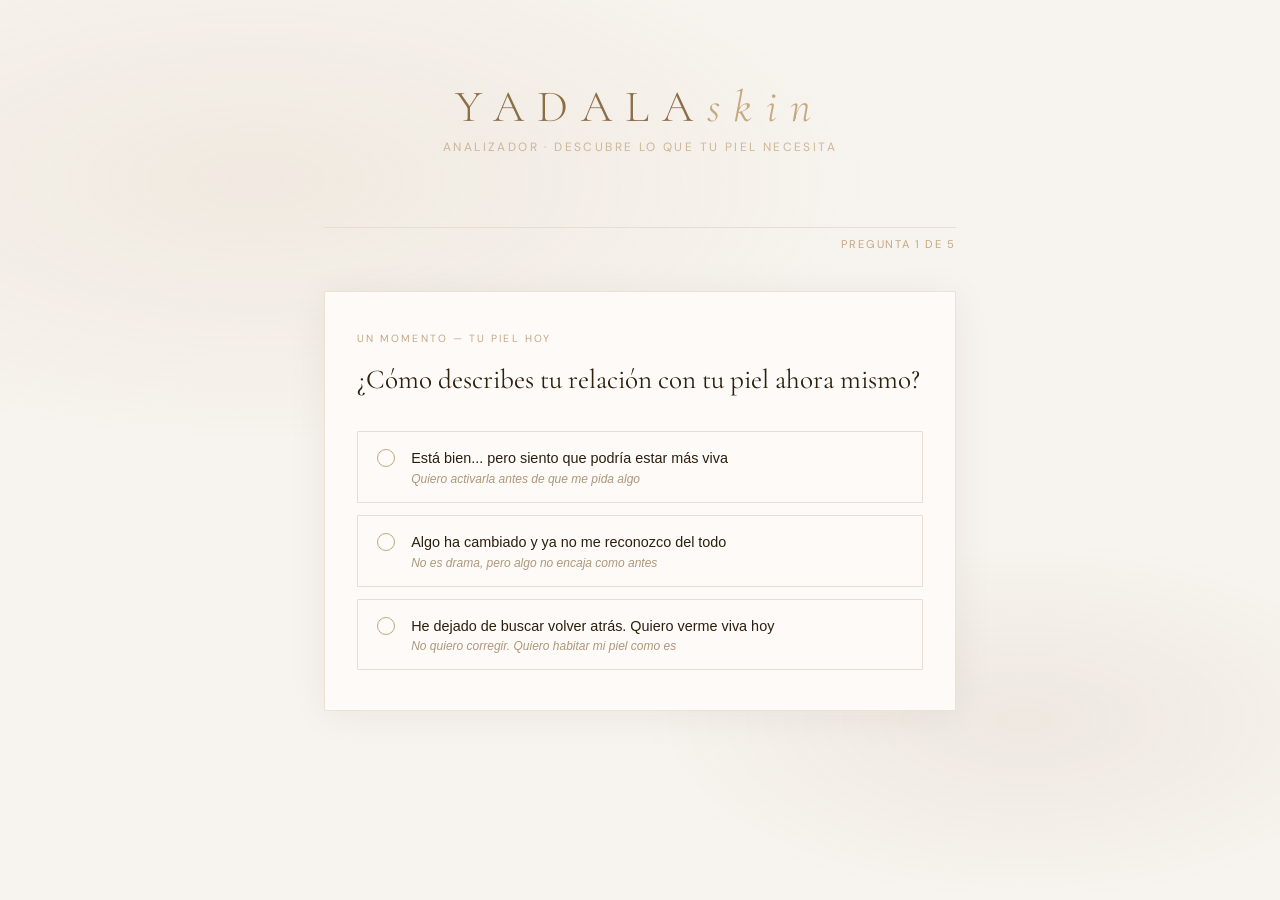
==== commit 8078565c: "Add files via upload" ====
--- a/index.html
+++ b/index.html
@@ -544,8 +544,8 @@
   <!-- ANALIZANDO -->
   <div class="analyzing" id="analyzingSection">
     <div class="pulse-ring"></div>
-    <div class="analyzing-text">Escuchando lo que tu piel dice<span class="dots"><span>.</span><span>.</span><span>.</span></span></div>
-    <div class="analyzing-sub">Preparando tu ritual personalizado</div>
+    <div class="analyzing-text">Analizando tu piel<span class="dots"><span>.</span><span>.</span><span>.</span></span></div>
+    <div class="analyzing-sub">Creando tu protocolo personalizado</div>
   </div>
 
   <!-- RESULTADO -->
@@ -556,57 +556,58 @@
 <script>
 const questions = [
   {
-    id: 'edad',
-    number: 'Un momento — Tu piel',
-    text: '¿Cómo sientes tu piel cuando te miras al espejo por la mañana?',
+    id: 'estado',
+    number: 'Un momento — Tu piel hoy',
+    text: '¿Cómo describes tu relación con tu piel ahora mismo?',
     options: [
-      { text: 'Fresca y viva, pero quiero mantenerla así', sub: 'Me cuido hoy para no tener que corregir mañana', value: '20-30' },
-      { text: 'Noto que algo ha cambiado y quiero recuperarlo', sub: 'No es urgencia, es querer volver a reconocerme', value: '30-45' },
-      { text: 'Mi piel tiene historia y quiero que tenga fuerza', sub: 'Presencia real, sin perder mi expresión', value: '45+' }
+      { text: 'Está bien... pero siento que podría estar más viva', sub: 'Quiero activarla antes de que me pida algo', value: 'prevent' },
+      { text: 'Algo ha cambiado y ya no me reconozco del todo', sub: 'No es drama, pero algo no encaja como antes', value: 'recover' },
+      { text: 'He dejado de buscar volver atrás. Quiero verme viva hoy', sub: 'No quiero corregir. Quiero habitar mi piel como es', value: 'reclaim' }
     ]
   },
   {
     id: 'preocupacion',
     number: 'Escúchala — Lo que tu piel pide',
-    text: '¿Qué es lo que tu piel te está pidiendo ahora mismo?',
+    text: '¿Qué es lo que más reconoces en tu piel ahora mismo?',
     options: [
-      { text: 'Más luz. Más vida. Menos grisura', sub: 'Piel apagada que ya no refleja cómo me siento', value: 'luminosidad' },
-      { text: 'Volver a sentirla firme y definida', sub: 'El contorno que era mío y está dejando de serlo', value: 'firmeza' },
-      { text: 'Estructura. Presencia. Que vuelva a sujetarse', sub: 'Pérdida de densidad que ya no puedo ignorar', value: 'flacidez' },
+      { text: 'Las líneas de la sonrisa ya no desaparecen cuando dejo de sonreír', sub: 'Con luz lateral se me ven unos surcos que antes no estaban', value: 'nasogeniano' },
+      { text: 'Parezco triste aunque esté bien. Mi boca tira hacia abajo', sub: 'Las comisuras han bajado y mi cara en reposo ya no es la mía', value: 'comisuras' },
+      { text: 'El óvalo ya no está donde era, todo parece que cae', sub: 'La mandíbula que era mía ya no se define igual', value: 'ovalo' },
+      { text: 'Los puntos negros de la nariz siempre están ahí', sub: 'He probado de todo y a los dos días vuelven', value: 'poros' },
       { text: 'Cuidarla antes de que me pida algo', sub: 'Prevención consciente, no reacción tardía', value: 'prevencion' }
     ]
   },
   {
     id: 'estilo',
-    number: 'Tu ritmo — Cómo vive tu cuerpo',
-    text: '¿Cómo vive tu cuerpo el ritmo que llevas?',
+    number: 'Pregunta 3 — Tu ritmo de vida',
+    text: '¿Cómo describirías tu relación con el estrés y el descanso?',
     options: [
-      { text: 'Con estrés constante. Mi piel lo siente', sub: 'Pantallas, poco sueño, ritmo que no para', value: 'estres' },
-      { text: 'Con equilibrio. Me cuido aunque sea difícil', sub: 'Bienestar como prioridad, no como lujo', value: 'equilibrio' },
-      { text: 'Con energía alta pero sin descanso suficiente', sub: 'Activa por fuera, agotada por dentro', value: 'activa' },
-      { text: 'Con calma. Busco lo natural en todo', sub: 'Ritmo lento, decisiones conscientes', value: 'tranquilo' }
+      { text: 'Alto estrés, poco tiempo para mí', sub: 'Pantallas, ritmo urbano, dormir poco', value: 'estres' },
+      { text: 'Equilibrado, cuido mis rutinas', sub: 'Me preocupo por el bienestar aunque sea ocupada', value: 'equilibrio' },
+      { text: 'Activa pero sin descanso suficiente', sub: 'Energía alta, pero mi piel lo nota', value: 'activa' },
+      { text: 'Tranquilo, priorizo el bienestar', sub: 'Busco lo natural y consciente en todo', value: 'tranquilo' }
     ]
   },
   {
     id: 'cosmetica',
-    number: 'Tu decisión — Lo que buscas',
-    text: '¿Qué buscas realmente cuando cuidas tu piel?',
+    number: 'Pregunta 4 — Tu relación con los tratamientos',
+    text: '¿Cuál es tu posición frente a los tratamientos estéticos?',
     options: [
-      { text: 'Activarla desde dentro. Sin forzarla', sub: 'Sin agujas, sin intervenciones, sin artificios', value: 'natural' },
-      { text: 'Una alternativa real a lo que no me convenció', sub: 'Resultados sin depender de procedimientos', value: 'alternativa' },
-      { text: 'Resultados visibles. El método me importa menos', sub: 'Lo que funcione, que funcione', value: 'resultados' },
-      { text: 'Empezar. Este sería mi primer paso consciente', sub: 'Nunca he hecho algo así y quiero comenzar bien', value: 'primero' }
+      { text: 'Solo soluciones naturales, siempre', sub: 'Sin agujas, sin intervenciones, sin artificios', value: 'natural' },
+      { text: 'He probado algo pero busco alternativa más natural', sub: 'Quiero resultados sin depender de clínicas', value: 'alternativa' },
+      { text: 'No me importa el método, quiero resultados reales', sub: 'Lo que funcione, funcione', value: 'resultados' },
+      { text: 'Nunca he hecho nada especial', sub: 'Este sería mi primer paso consciente', value: 'primero' }
     ]
   },
   {
     id: 'objetivo',
-    number: 'Tu piel habla — Escúchala',
-    text: 'Si tu piel pudiera hablarte, ¿qué te diría?',
+    number: 'Pregunta 5 — Lo que deseas',
+    text: 'Si tu piel pudiera darte algo mañana por la mañana, ¿qué sería?',
     options: [
-      { text: '"Actívame. Tengo más luz de la que muestro"', sub: 'Glow real, sin maquillaje, sin filtros', value: 'luminosa' },
-      { text: '"Recuérdame cómo era cuando estaba despierta"', sub: 'Firmeza, energía, presencia recuperada', value: 'energia' },
-      { text: '"Dame estructura. Quiero volver a sujetarme"', sub: 'Contorno definido, sin perder expresión', value: 'estructura' },
-      { text: '"Cuídame como merece algo vivo"', sub: 'Un ritual que conecte cuerpo, piel y alma', value: 'ritual' }
+      { text: 'Verme fresca, luminosa y natural sin maquillaje', sub: 'Piel viva que habla por sí sola', value: 'luminosa' },
+      { text: 'Recuperar la energía y firmeza que tenía', sub: 'Mi piel, pero en su mejor versión', value: 'energia' },
+      { text: 'Sentir que tengo estructura y presencia de nuevo', sub: 'Rostro definido, sin intervenciones', value: 'estructura' },
+      { text: 'Simplemente sentir que me cuido de verdad', sub: 'Un ritual que conecte cuerpo y alma', value: 'ritual' }
     ]
   }
 ];
@@ -689,13 +690,13 @@
   // Lógica local como fallback
   let score = { PREVENT: 0, RECOVER: 0, RECLAIM: 0 };
 
-  if (answers.edad === '20-30') score.PREVENT += 3;
-  if (answers.edad === '30-45') score.RECOVER += 3;
-  if (answers.edad === '45+') score.RECLAIM += 3;
-
-  if (answers.preocupacion === 'luminosidad' || answers.preocupacion === 'prevencion') score.PREVENT += 2;
-  if (answers.preocupacion === 'firmeza') score.RECOVER += 2;
-  if (answers.preocupacion === 'flacidez') score.RECLAIM += 2;
+  if (answers.estado === 'prevent') score.PREVENT += 3;
+  if (answers.estado === 'recover') score.RECOVER += 3;
+  if (answers.estado === 'reclaim') score.RECLAIM += 3;
+
+  if (answers.preocupacion === 'prevencion' || answers.preocupacion === 'poros') score.PREVENT += 2;
+  if (answers.preocupacion === 'nasogeniano' || answers.preocupacion === 'comisuras') score.RECOVER += 2;
+  if (answers.preocupacion === 'ovalo') score.RECLAIM += 2;
 
   if (answers.objetivo === 'luminosa' || answers.objetivo === 'ritual') score.PREVENT += 1;
   if (answers.objetivo === 'energia') score.RECOVER += 1;
@@ -707,52 +708,33 @@
 async function getRecommendation() {
   const linea = determineLineLocally(answers);
 
-  const prompt = `Eres la voz de YADALA — cosmética ancestral española, 4 generaciones, fundada por Pedro Jordà en Lanzarote. Mascarilla facial de bioestimulación natural. 55 minutos. Sin agujas. Sin cirugía. Sin parálisis.
-
-VOZ YADALA — REGLAS ABSOLUTAS:
-- Empieza siempre por lo que la persona ya siente, no por el producto
-- Frases cortas. Ritmo visual. Saltos de línea entre ideas.
-- Nunca corrijas, acompaña
-- Conecta piel con vida real siempre
-- Sensorialidad obligatoria: usa "cara despierta", "piel que respira", "rostro con vida", "firme al tacto"
-- PROHIBIDO: milagroso, antiedad agresivo, energía cuántica, vibración, urgencia artificial
-- PALABRAS QUE USAS: activar, responder, ritmo, piel viva, cara despierta, estructura, presencia
-
-MODELO CIRCA — APLICA EN ESTE ORDEN:
-1. CO-REGULACIÓN (frase_apertura): valida cómo se siente ANTES de cualquier recomendación
-2. IDENTIDAD (diagnostico): conecta con quién es ella, no solo con su problema
-3. RITUAL (por_que_tu_linea + protocolo): introduce Yadala como invitación, no como solución
-4. CONFIRMACIÓN (beneficios): nombra lo que va a notar, concreto y sensorial
-5. AUTONOMÍA (mensaje_final): termina con algo que ella ya sabe, que le pertenece
-
-INGREDIENTES — NOMBRES FUNCIONALES OBLIGATORIOS:
-- Emocional: "Complejo botánico antioxidante", "Sal mineral ancestral", "Mineral equilibrante natural"
-- Técnico suave: "Extractos ricos en polifenoles", "Cristal mineral natural"
-- Sinergia: "Fórmula bioactiva de triple origen natural"
-
-LAS 3 LÍNEAS:
-- PREVENT (20-30): "Tu piel aún está bien... pero puede estar mejor." Identidad: soy alguien que se adelanta.
-- RECOVER (30-45): "Tu piel no está perdida. Solo ha dejado de activarse." Identidad: soy alguien que puede recuperarse.
-- RECLAIM (45+): "No quieres parecer otra. Quieres verte como tú." Identidad: soy alguien que se reconstruye.
-
-RESPUESTAS DEL ANÁLISIS:
-- Cómo siente su piel: ${answers.edad}
-- Lo que su piel le pide: ${answers.preocupacion}
-- Cómo vive su cuerpo: ${answers.estilo}
-- Lo que busca realmente: ${answers.cosmetica}
-- Lo que su piel le diría: ${answers.objetivo}
-
-LÍNEA RECOMENDADA: ${linea}
+  const prompt = `Eres el YADALASKIN Analyzer de YADALA, una cosmética ancestral española fundada por Pedro Jordà (Lanzarote).
+
+YADALA es una mascarilla facial de 4 generaciones que actúa mediante bioestimulación natural: activa fibroblastos, tonifica músculos faciales y oxigena tejidos profundos. Sin agujas, sin cirugía, sin paralización.
+
+Las 3 líneas:
+- PREVENT (20–30): piel joven, prevención, luminosidad, glow natural
+- RECOVER (30–45): recuperar firmeza, contorno, energía facial
+- RECLAIM (45+): lifting natural, estructura, expresión preservada
+
+Respuestas del usuario:
+- Edad: ${answers.estado}
+- Zona de preocupación principal: ${answers.preocupacion === 'nasogeniano' ? 'surcos nasogenianos / pliegues de la sonrisa' : answers.preocupacion === 'comisuras' ? 'comisuras caídas / cara triste en reposo' : answers.preocupacion === 'ovalo' ? 'óvalo perdido / mandíbula desdibujada' : answers.preocupacion === 'poros' ? 'poros y puntos negros / exceso de sebo' : 'prevención consciente'}
+- Estilo de vida: ${answers.estilo}
+- Relación con cosmética: ${answers.cosmetica}
+- Objetivo emocional: ${answers.objetivo}
+
+Línea recomendada: ${linea}
 
 Genera una respuesta en JSON con exactamente esta estructura (sin markdown, solo JSON puro):
 {
   "linea": "${linea}",
-  "frase_apertura": "1-2 frases que validen cómo se siente. Empieza por su realidad, no por el producto. Voz Yadala pura. Sensorial.",
-  "diagnostico": "2-3 frases sobre qué está pasando en su piel. Conecta piel con vida real. Sin tecnicismos. Tono cálido.",
-  "por_que_tu_linea": "2 frases. Por qué esta línea es perfecta para ella. Usa nombres funcionales de ingredientes de forma natural.",
-  "beneficios": ["beneficio sensorial concreto 1", "beneficio sensorial concreto 2", "beneficio sensorial concreto 3", "beneficio emocional 4"],
-  "protocolo": "El ritual en 2-3 frases. Cuándo, cómo, qué esperar. Usa la palabra ritual.",
-  "mensaje_final": "Frase corta que conecte piel y alma. Máximo 20 palabras. ADN Yadala puro."
+  "frase_apertura": "frase personal y empática de 1-2 líneas que valide cómo se siente (empieza con 'Tu piel...' o similar)",
+  "diagnostico": "2-3 frases explicando qué está pasando en su piel según sus respuestas, tono cálido y experto",
+  "por_que_tu_linea": "2 frases explicando por qué ${linea} es perfecta para ella, mencionando su caso específico",
+  "beneficios": ["beneficio concreto 1", "beneficio concreto 2", "beneficio concreto 3", "beneficio concreto 4"],
+  "protocolo": "Descripción del protocolo de uso en 2-3 frases: cuándo aplicar, cómo, qué esperar la primera semana",
+  "mensaje_final": "Frase inspiradora corta que conecte piel y alma, estilo de la marca (no más de 20 palabras)"
 }`;
 
   try {
@@ -781,27 +763,27 @@
   const data = {
     PREVENT: {
       linea: 'PREVENT',
-      frase_apertura: 'Tu piel está viva y receptiva. Lo que actives hoy, lo sentirás durante años.',
-      diagnostico: 'El ritmo que llevas — pantallas, estrés, poco tiempo para ti — va apagando la energía natural de tu piel antes de tiempo. No es deterioro. Es acumulación de ruido que tu piel no sabe cómo soltar sola.',
-      por_que_tu_linea: 'Yadala Prevent activa tu piel desde dentro usando el complejo botánico antioxidante y el mineral equilibrante natural. No tienes que corregir lo que puedes preservar.',
+      frase_apertura: 'Tu piel está en su momento más receptivo, y lo que hagas ahora marcará cómo se verá en los próximos 10 años.',
+      diagnostico: 'Tu piel joven tiene toda la energía para brillar, pero el estrés digital y el ritmo de vida moderno la van apagando antes de tiempo. Los fibroblastos aún están activos, solo necesitan ser despertados con el estímulo correcto.',
+      por_que_tu_linea: 'Yadala Prevent fue creada para pieles que quieren mantenerse vivas, firmes y luminosas sin esperar a que aparezca un problema. Es prevención consciente, no antiedad agresiva.',
       beneficios: ['Glow inmediato desde la primera aplicación', 'Poros más cerrados y textura uniforme', 'Piel tonificada y llena de energía natural', 'Hábito de autocuidado que tu piel agradecerá en 10 años'],
       protocolo: 'Aplica Yadala Prevent 1 vez por semana como ritual de domingo. 55 minutos con la mascarilla, retirada con agua tibia y fría. La primera semana notarás luminosidad inmediata; en un mes, firmeza visible.',
       mensaje_final: '"Activa hoy lo que tu piel agradecerá mañana."'
     },
     RECOVER: {
       linea: 'RECOVER',
-      frase_apertura: 'Tu piel no está perdida. Solo ha dejado de activarse. Y eso tiene solución.',
-      diagnostico: 'Lo que describes no es envejecimiento. Es acumulación de estrés, ritmo y poco tiempo para ti. Tu piel tiene memoria — y cuando recibe la señal correcta, recuerda cómo responder.',
-      por_que_tu_linea: 'Yadala Recover usa la fórmula bioactiva de triple origen natural para reactivar los fibroblastos y devolver tono al tejido facial. Sin forzar. Sin paralizar. Tu expresión, pero elevada.',
+      frase_apertura: 'Tu piel no está perdida, está esperando que la reactives. Y ese momento es ahora.',
+      diagnostico: 'Entre los 30 y 45 años, los fibroblastos empiezan a ralentizarse y los músculos faciales pierden tono. No es envejecimiento, es un proceso biológico que Yadala puede revertir de forma natural.',
+      por_que_tu_linea: 'Yadala Recover estimula exactamente lo que tu piel necesita ahora: reactivar la producción de colágeno y recuperar el tono muscular facial sin procedimientos invasivos.',
       beneficios: ['Contorno facial más definido y firme', 'Arrugas de expresión atenuadas', 'Piel uniforme, radiante y descansada', 'Alternativa real al bótox que preserva tu expresión'],
       protocolo: 'Usa Yadala Recover 1 vez por semana. 55 minutos de actuación. La primera sesión notarás el "efecto despertar": tu piel se ve más firme y luminosa. En 4 semanas, los cambios son visibles para todos.',
       mensaje_final: '"Tu piel volvió a contar tu historia con luz, no con cansancio."'
     },
     RECLAIM: {
       linea: 'RECLAIM',
-      frase_apertura: 'Tu piel tiene historia. Y merece seguir contándola con fuerza, no con silencio.',
-      diagnostico: 'Lo que sientes no es rendirse. Es querer volver a reconocerte. Tu piel madura no ha perdido capacidad de regenerarse — ha perdido el estímulo que la activa. Los fibroblastos no mueren, esperan.',
-      por_que_tu_linea: 'Yadala Reclaim activa la fórmula bioactiva de triple origen natural para reactivar el tejido profundo y devolver estructura sin tocar tu expresión. No quieres parecer otra. Quieres verte como tú.',
+      frase_apertura: 'Tu rostro tiene historia, carácter y presencia. Merece brillo y estructura, no parálisis.',
+      diagnostico: 'La piel madura ha perdido densidad, volumen y tono muscular a lo largo de los años. Pero los fibroblastos nunca mueren, solo duermen. Yadala los despierta y reactiva el sistema de soporte natural de tu rostro.',
+      por_que_tu_linea: 'Yadala Reclaim ofrece un efecto lifting biológico: redefine contornos, recupera volumen y devuelve estructura sin tocar tu expresión ni congelar tus gestos.',
       beneficios: ['Reducción visible de flacidez en mejillas y óvalo', 'Efecto lifting natural sin cirugía ni agujas', 'Piel más densa, menos fina y quebradiza', 'Expresión preservada: tú, en tu mejor versión'],
       protocolo: 'Aplica Yadala Reclaim 1–2 veces por semana. 55 minutos de ritual profundo. La primera semana notarás que tu piel "respira" diferente. A las 4 semanas, el lifting natural es visible y duradero.',
       mensaje_final: '"No quiero parecer otra. Quiero verme como yo, en mi mejor versión."'
@@ -854,13 +836,13 @@
     </div>
 
     <div class="cta-section">
-      <div class="cta-title">Tu ritual te espera</div>
+      <div class="cta-title">Recibe tu protocolo completo</div>
       <p class="cta-sub">Déjame tu email y te envío la guía completa de Yadala ${lineNames[linea]}<br>+ 10% de descuento en tu primer pedido.</p>
       <div class="email-wrap">
         <input type="email" class="email-input" id="emailInput" placeholder="tu@email.com">
         <button class="btn-cta" onclick="submitEmail()">Quiero mi guía</button>
       </div>
-      <p class="privacy-note">Sin spam. Solo lo que tu piel necesita. Puedes darte de baja cuando quieras.</p>
+      <p class="privacy-note">Sin spam. Solo tu protocolo personalizado. Puedes darte de baja cuando quieras.</p>
       <div style="margin-top:2rem;padding:1.5rem;background:rgba(196,168,130,0.08);border-left:2px solid var(--earth);border-radius:1px">
         <p style="font-family:'Cormorant Garamond',serif;font-size:1.1rem;font-style:italic;color:var(--bark);line-height:1.6">${result.mensaje_final}</p>
         <p style="font-size:0.72rem;letter-spacing:0.1em;color:var(--earth);margin-top:0.5rem;opacity:0.7">— Pedro Jordà · Fundador YADALA · 4 generaciones</p>
@@ -921,7 +903,7 @@
       },
       body: JSON.stringify({
         email: email,
-        edad: answers.edad,
+        edad: answers.estado,
         preocupacion: answers.preocupacion,
         estilo: answers.estilo,
         cosmetica: answers.cosmetica,
